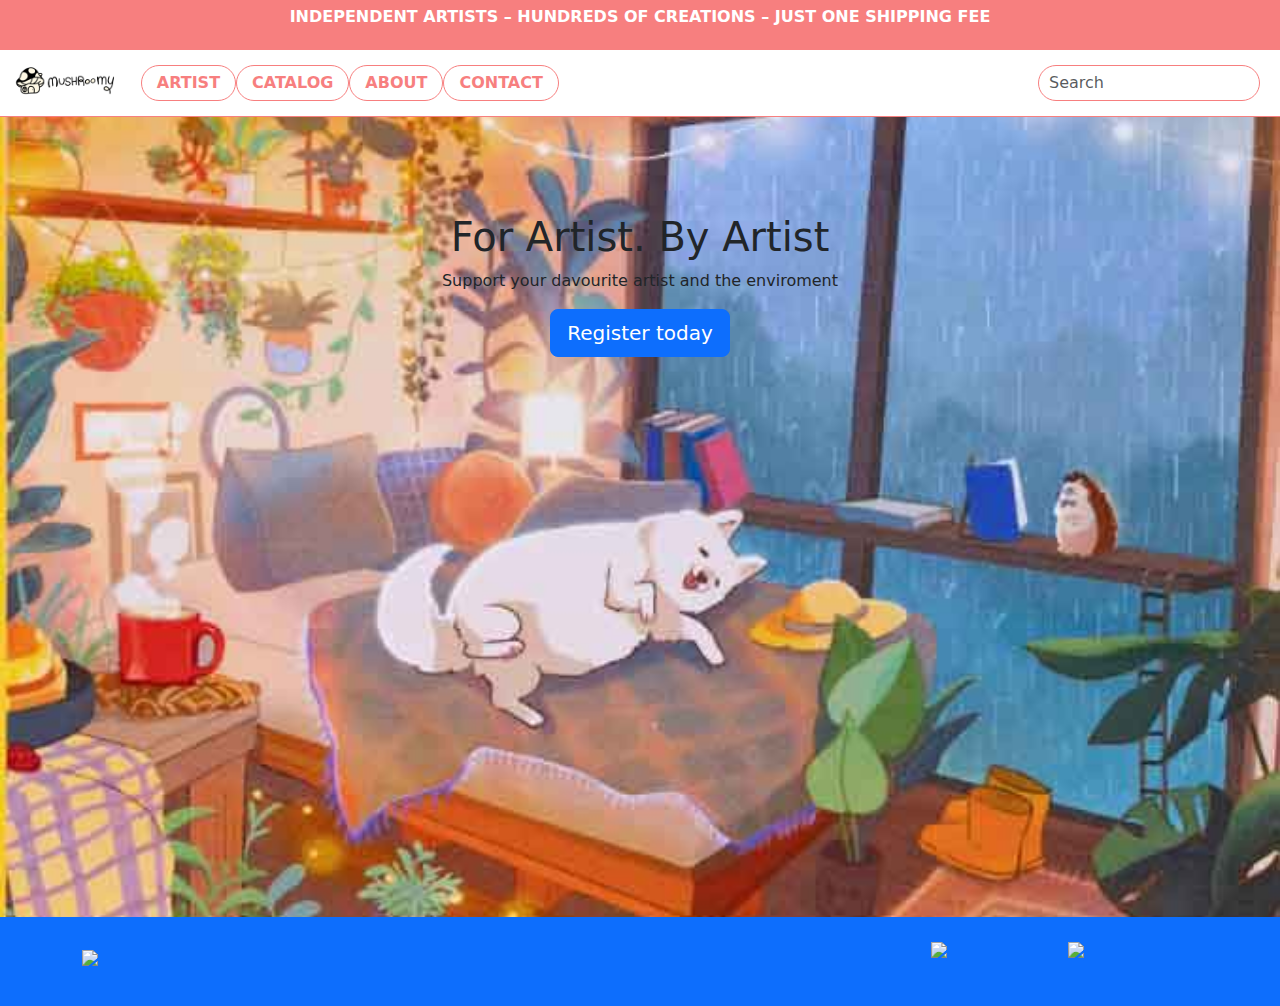
==== index.html @ 22f14993 "nav added" ====
<!DOCTYPE html>
<html lang="en">
    <head>
        <meta charset="UTF-8">
        <meta name="viewport" content="width=device-width, initial-scale=1.0">
        <title>Document</title>

        <link href="https://cdn.jsdelivr.net/npm/bootstrap@5.3.3/dist/css/bootstrap.min.css" rel="stylesheet" integrity="sha384-QWTKZyjpPEjISv5WaRU9OFeRpok6YctnYmDr5pNlyT2bRjXh0JMhjY6hW+ALEwIH" crossorigin="anonymous">
        <link rel="stylesheet" href="css/main.css">
    </head>
    <body> 
        <header>


          <!-- <div class="banner text-center">🚨
             INDEPENDENT ARTIST-HUNDREDS OF CREATIONS-JUST ONE SHIPPING FEE
          </div>
            <nav class="navbar navbar-expand-lg bg-body-tertiary" data-bs-theme="dark">
                <div class="container-fluid">
                 <a class="navbar-brand me-auto" href="index.html">
                     <img src="Images/Logo.png" alt="Mushroom" width="60" height="24" class="d-inline-block align-text-top">
                 
                </a>
            
                <div class="collapse navbar-collapse" id="navbarTogglerDemo02">
      
             
                <ul class="navbar-nav justify-content-center flex-grow-1 pe-3" >
                
                    <li class="nav-item">
                     <a class="nav-link" aria-current="page" href="#">artist</a>
                    </li>
                
                    <li class="nav-item">
                        <a class="nav-link" href="catalog.html">catalog</a>
                    </li>
                
                    <li class="nav-item">
                      <a class="nav-link" href="">About</a>
                    </li>
                
                    <li class="nav-item">
                     <a class="nav-link" href="#">Contact</a>
                    </li>
                
                
                  
              
                </ul>
              
                </div>
                <a href="a" class="book-button"> shop now</a>
      
                <button class="navbar-toggler" type="button" data-bs-toggle="collapse" data-bs-target="#navbarTogglerDemo02" aria-controls="navbarTogglerDemo02" aria-expanded="false" aria-label="Toggle navigation">
                    <span class="navbar-toggler-icon"></span>
                </button>
        
                </div>
      
            </nav> -->

  <!-- Banner -->
  <div class="banner">
    <p>INDEPENDENT ARTISTS – HUNDREDS OF CREATIONS – JUST ONE SHIPPING FEE</p>
  </div>

  <!-- Navbar -->
  <nav class="navbar navbar-expand-lg">
    <div class="container-fluid">
      <!-- Logo -->
      <a class="navbar-brand" href="#">
        <img src="Images/Logo.png" alt="Logo">
        
      </a>

      <!-- Navbar Toggler for Mobile -->
      <button class="navbar-toggler" type="button" data-bs-toggle="collapse" data-bs-target="#navbarNav" aria-controls="navbarNav" aria-expanded="false" aria-label="Toggle navigation">
        <span class="navbar-toggler-icon"></span>
      </button>

      <!-- Navbar Content -->
      <div class="collapse navbar-collapse justify-content-between" id="navbarNav">
        <!-- Left Side: Menu Buttons -->
        <ul class="navbar-nav">
          <li class="nav-item">
            <button class="btn">ARTIST</button>
          </li>
          <li class="nav-item">
            <button class="btn">CATALOG</button>
          </li>
          <li class="nav-item">
            <button class="btn">ABOUT</button>
          </li>
          <li class="nav-item">
            <button class="btn">CONTACT</button>
          </li>
        </ul>

        <!-- Right Side: Search and Cart -->
        <form class="d-flex align-items-center">
          <input class="form-control me-2 search-bar" type="search" placeholder="Search" aria-label="Search">
          <i class="bi bi-cart cart-icon"></i>
        </form>
      </div>
    </div>
  </nav>



        </header>
        <main>
            <section id="hero">
                <div class="container-lg pt-5"> 
                  <div class="row d-flex justify-content-center text-center pt-5">
                    <div class="col-lg-6">
                      <h1>For Artist. By Artist</h1>
                      <p class="">Support your davourite artist and the enviroment</p>
                      <a href="" class="btn btn-primary btn-lg">Register today</a>
                    </div>
                  </div>
                </div> 
              </section>







        </main>
        <footer class="bg-primary text-light">
            <div class="container-lg py-4">
              <div class="d-flex flex-wrap justify-content-between align-items-center">
                <div class="d-flex justify-content-start align-items-center">
                  <a href="/">
                    <img src="images/daily-dish-logo.svg" alt="Logo" width="35" height="auto">
                  </a>
                  
                </div>
            
                <ul class="d-flex justify-content-end list-unstyled">
                  <li><a href="#"><img src="images/instagram.svg" alt="Instagram logo" width="35" height="auto"></a></li>
                  <li><a href="#"><img src="images/facebook.svg" alt="Facebook logo" width="35" height="auto"></a></li>
                </ul>
              </div>    
            </div>
          </footer>



        
        <script src="https://cdn.jsdelivr.net/npm/bootstrap@5.3.3/dist/js/bootstrap.bundle.min.js" integrity="sha384-YvpcrYf0tY3lHB60NNkmXc5s9fDVZLESaAA55NDzOxhy9GkcIdslK1eN7N6jIeHz" crossorigin="anonymous"></script>
    </body>
</html>
---- css/main.css ----
#hero {
    height: 800px;
    background-color: #E4E6DB;
    background-image: url(../Images/homepage-herobanner.jpg);
    background-repeat: no-repeat;
    background-position: center;
    background-size: cover;
  }

  #banner{
    height: 800px;
    background-color: #E4E6DB;
    background-image: url(../Images/banner-artist-page.jpg);
    background-repeat: no-repeat;
    background-position: center;
    background-size: cover;
  }
  .banner {
    background-color: #f77f7f; /* Coral color */
    color: white;
    font-weight: bold;
    padding: 5px 0;
    text-align: center;
  }

  /* Navbar Styling */
  .navbar {
    background-color: #fff;
    border-bottom: 1px solid #f77f7f; /* Coral border */
  }

  .navbar-brand img {
    height: 40px;
  }

  .nav-item button {
    border: 1px solid #f77f7f;
    color: #f77f7f;
    border-radius: 20px;
    padding: 5px 15px;
    font-weight: bold;
  }

  .nav-item button:hover {
    background-color: #f77f7f;
    color: white;
  }

  .search-bar {
    border: 1px solid #f77f7f;
    border-radius: 20px;
    padding: 5px 10px;
  }

  .cart-icon {
    font-size: 1.5rem;
    color: #f77f7f;
  }
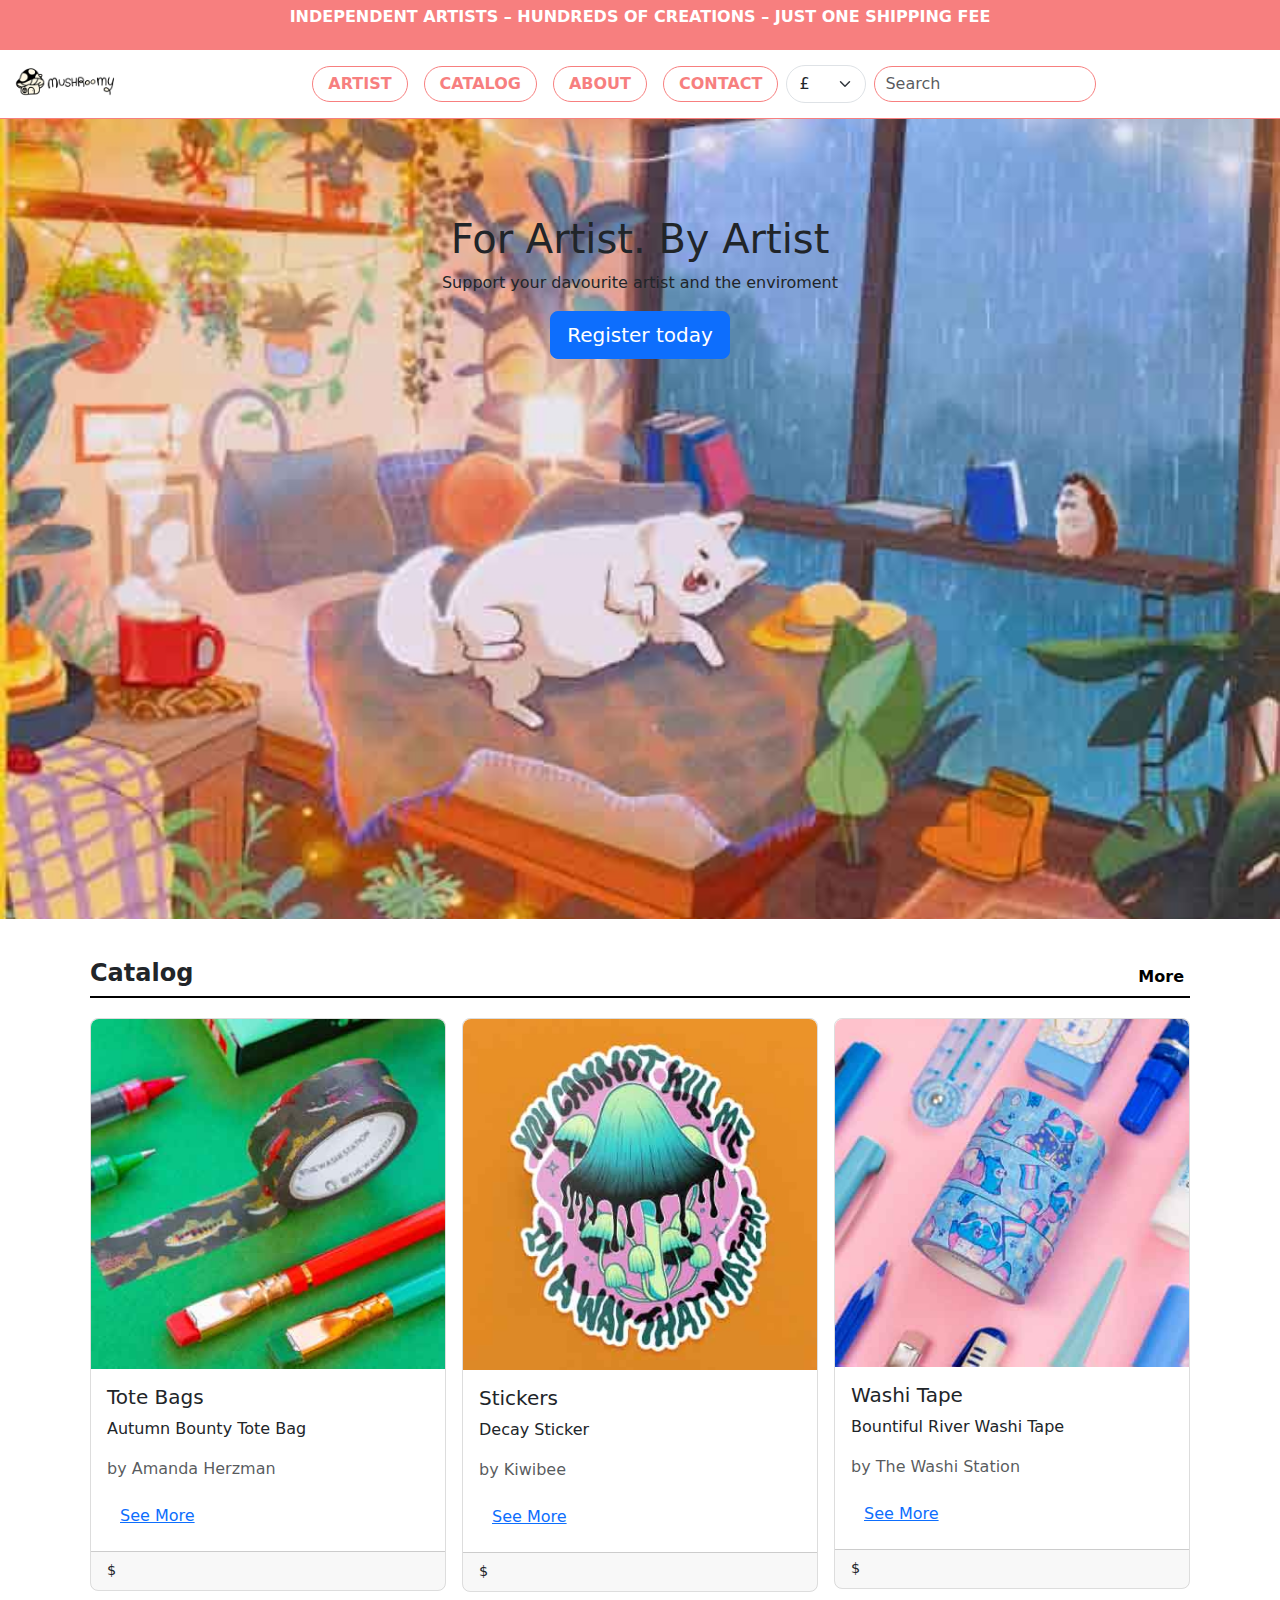
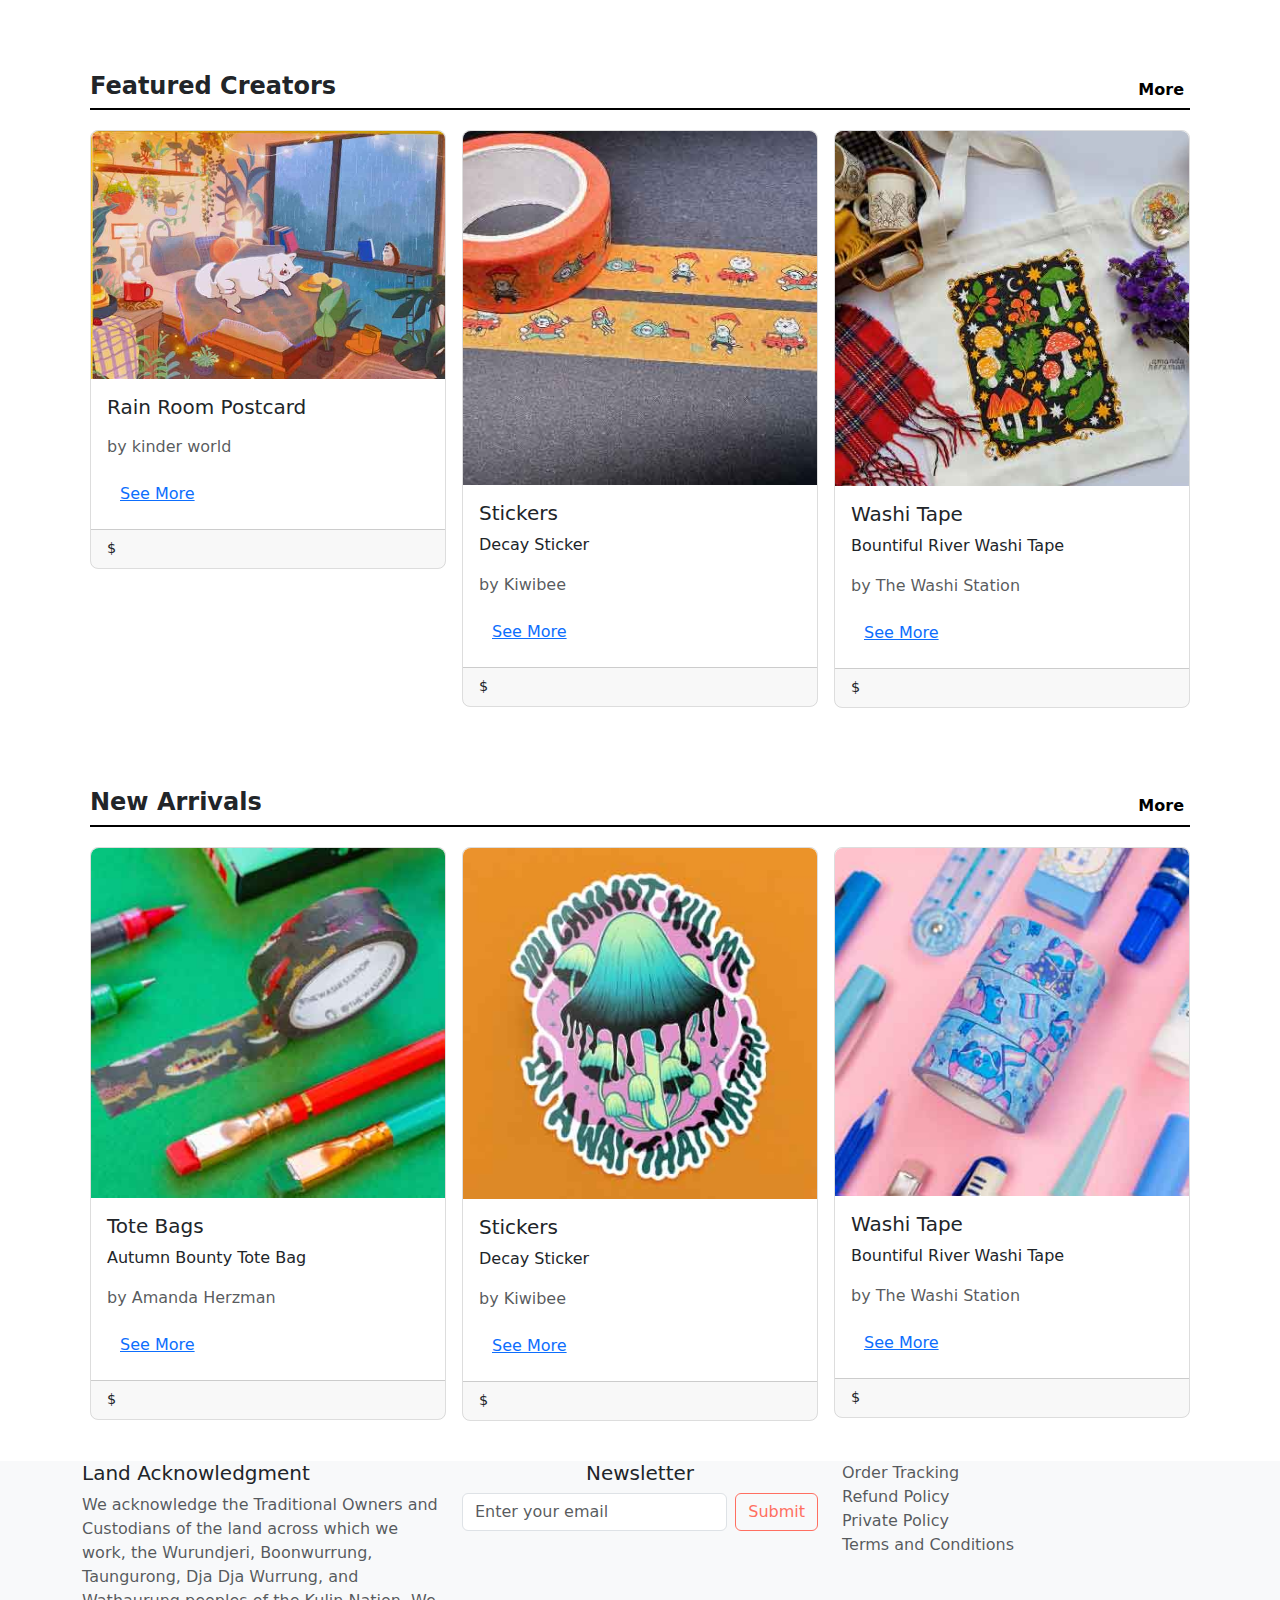
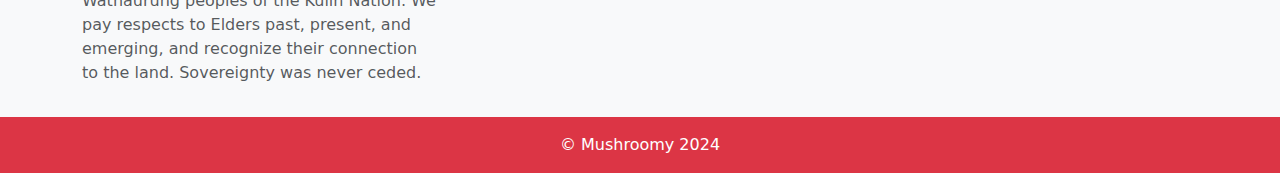
==== commit e9aeeaef: "css update" ====
--- a/index.html
+++ b/index.html
@@ -68,7 +68,7 @@
   <nav class="navbar navbar-expand-lg">
     <div class="container-fluid">
       <!-- Logo -->
-      <a class="navbar-brand" href="#">
+      <a class="navbar-brand" href="../index.html">
         <img src="Images/Logo.png" alt="Logo">
         
       </a>
@@ -79,27 +79,41 @@
       </button>
 
       <!-- Navbar Content -->
-      <div class="collapse navbar-collapse justify-content-between" id="navbarNav">
+      <div class="collapse navbar-collapse justify-content-center" id="navbarNav">
         <!-- Left Side: Menu Buttons -->
         <ul class="navbar-nav">
-          <li class="nav-item">
-            <button class="btn">ARTIST</button>
+          <li class="nav-item p-2">
+            <a href="#" class="btn">ARTIST</a>
           </li>
-          <li class="nav-item">
-            <button class="btn">CATALOG</button>
+          <li class="nav-item p-2">
+            <a href="pages/catalog.html" class="btn">CATALOG</a>
           </li>
-          <li class="nav-item">
-            <button class="btn">ABOUT</button>
+          <li class="nav-item p-2">
+            <a href="pages/about.html" class="btn">ABOUT</a>
           </li>
-          <li class="nav-item">
-            <button class="btn">CONTACT</button>
+          <li class="nav-item p-2">
+            <a href="contact.html" class="btn">CONTACT</a>
           </li>
         </ul>
+        
+        
+        <!-- Right Side: Search and Currency Selector -->
+      <div class="d-flex align-items-center">
+        <!-- Currency Selector -->
+        <select class="form-select me-2 rounded-pill" style="width: 80px;">
+          <option value="£">£</option>
+          <option value="$">$</option>
+          <option value="€">€</option>
+        </select>
+
+
+
+
 
         <!-- Right Side: Search and Cart -->
-        <form class="d-flex align-items-center">
+        <form class="d-flex align-items-right">
           <input class="form-control me-2 search-bar" type="search" placeholder="Search" aria-label="Search">
-          <i class="bi bi-cart cart-icon"></i>
+          
         </form>
       </div>
     </div>
@@ -120,32 +134,252 @@
                   </div>
                 </div> 
               </section>
-
-
-
+                
+                <!-- Catalog Section -->
+<div class="container catalog-section">
+  <!-- Section Header -->
+  <div class="catalog-heading">
+    <h2>Catalog</h2>
+    <button>
+      More <i class="bi bi-chevron-down"></i> <!-- Bootstrap Icon -->
+    </button>
+  </div>
+
+  <!-- Card Grid -->
+  <div class="row g-3">
+    <!-- Card 1 -->
+    <div class="col-md-4">
+      <div class="card">
+        <img src="Images/homepage-product-1.jpg" class="card-img-top" alt="Tote Bags">
+        <div class="card-body">
+          <h5 class="card-title">Tote Bags</h5>
+          <p class="card-text">Autumn Bounty Tote Bag</p>
+          <p class="text-muted">by Amanda Herzman</p>
+          <a href="#" class="btn btn-link">See More</a>
+        </div>
+        <div class="card-footer">
+          <span>$</span>
+          <i class="bi bi-currency-dollar price-icon"></i>
+        </div>
+      </div>
+    </div>
+
+    <!-- Card 2 -->
+    <div class="col-md-4">
+      <div class="card">
+        <img src="Images/homepace-product-2.jpg" class="card-img-top" alt="Stickers">
+        <div class="card-body">
+          <h5 class="card-title">Stickers</h5>
+          <p class="card-text">Decay Sticker</p>
+          <p class="text-muted">by Kiwibee</p>
+          <a href="#" class="btn btn-link">See More</a>
+        </div>
+        <div class="card-footer">
+          <span>$</span>
+          <i class="bi bi-currency-dollar price-icon"></i>
+        </div>
+      </div>
+    </div>
+
+    <!-- Card 3 -->
+    <div class="col-md-4">
+      <div class="card">
+        <img src="Images/homepace-product-3.jpg" class="card-img-top" alt="Washi Tape">
+        <div class="card-body">
+          <h5 class="card-title">Washi Tape</h5>
+          <p class="card-text">Bountiful River Washi Tape</p>
+          <p class="text-muted">by The Washi Station</p>
+          <a href="#" class="btn btn-link">See More</a>
+        </div>
+        <div class="card-footer">
+          <span>$</span>
+          <i class="bi bi-currency-dollar price-icon"></i>
+        </div>
+      </div>
+    </div>
+  </div>
+</div>
+          <!-- Catalog Section -->
+          <div class="container catalog-section">
+            <!-- Section Header -->
+            <div class="catalog-heading">
+              <h2>Featured Creators </h2>
+              <button>
+                More <i class="bi bi-chevron-down"></i> <!-- Bootstrap Icon -->
+              </button>
+            </div>
+          
+            <!-- Card Grid -->
+            <div class="row g-3">
+              <!-- Card 1 -->
+              <div class="col-md-4">
+                <div class="card">
+                  <img src="Images/homepage-herobanner.jpg" class="card-img-top" alt="Tote Bags">
+                  <div class="card-body">
+                    <h5 class="card-title">Rain Room Postcard</h5>
+                    <p class="card-text"></p>
+                    <p class="text-muted">by kinder world</p>
+                    <a href="#" class="btn btn-link">See More</a>
+                  </div>
+                  <div class="card-footer">
+                    <span>$</span>
+                    <i class="bi bi-currency-dollar price-icon"></i>
+                  </div>
+                </div>
+              </div>
+          
+              <!-- Card 2 -->
+              <div class="col-md-4">
+                <div class="card">
+                  <img src="Images/homepace-product-4.jpg" class="card-img-top" alt="Stickers">
+                  <div class="card-body">
+                    <h5 class="card-title">Stickers</h5>
+                    <p class="card-text">Decay Sticker</p>
+                    <p class="text-muted">by Kiwibee</p>
+                    <a href="#" class="btn btn-link">See More</a>
+                  </div>
+                  <div class="card-footer">
+                    <span>$</span>
+                    <i class="bi bi-currency-dollar price-icon"></i>
+                  </div>
+                </div>
+              </div>
+          
+              <!-- Card 3 -->
+              <div class="col-md-4">
+                <div class="card">
+                  <img src="Images/homepage-product-5.jpg" class="card-img-top" alt="Washi Tape">
+                  <div class="card-body">
+                    <h5 class="card-title">Washi Tape</h5>
+                    <p class="card-text">Bountiful River Washi Tape</p>
+                    <p class="text-muted">by The Washi Station</p>
+                    <a href="#" class="btn btn-link">See More</a>
+                  </div>
+                  <div class="card-footer">
+                    <span>$</span>
+                    <i class="bi bi-currency-dollar price-icon"></i>
+                  </div>
+                </div>
+              </div>
+            </div>
+          </div>
+          
+                    <!-- Catalog Section -->
+<div class="container catalog-section">
+  <!-- Section Header -->
+  <div class="catalog-heading">
+    <h2>New Arrivals</h2>
+    <button>
+      More 
+    </button>
+  </div>
+
+  <!-- Card Grid -->
+  <div class="row g-3">
+    <!-- Card 1 -->
+    <div class="col-md-4">
+      <div class="card">
+        <img src="Images/homepage-product-1.jpg" class="card-img-top" alt="Tote Bags">
+        <div class="card-body">
+          <h5 class="card-title">Tote Bags</h5>
+          <p class="card-text">Autumn Bounty Tote Bag</p>
+          <p class="text-muted">by Amanda Herzman</p>
+          <a href="#" class="btn btn-link">See More</a>
+        </div>
+        <div class="card-footer">
+          <span>$</span>
+          <i class="bi bi-currency-dollar price-icon"></i>
+        </div>
+      </div>
+    </div>
+
+    <!-- Card 2 -->
+    <div class="col-md-4">
+      <div class="card">
+        <img src="Images/homepace-product-2.jpg" class="card-img-top" alt="Stickers">
+        <div class="card-body">
+          <h5 class="card-title">Stickers</h5>
+          <p class="card-text">Decay Sticker</p>
+          <p class="text-muted">by Kiwibee</p>
+          <a href="#" class="btn btn-link">See More</a>
+        </div>
+        <div class="card-footer">
+          <span>$</span>
+          <i class="bi bi-currency-dollar price-icon"></i>
+        </div>
+      </div>
+    </div>
+
+    <!-- Card 3 -->
+    <div class="col-md-4">
+      <div class="card">
+        <img src="Images/homepace-product-3.jpg" class="card-img-top" alt="Washi Tape">
+        <div class="card-body">
+          <h5 class="card-title">Washi Tape</h5>
+          <p class="card-text">Bountiful River Washi Tape</p>
+          <p class="text-muted">by The Washi Station</p>
+          <a href="#" class="btn btn-link">See More</a>
+        </div>
+        <div class="card-footer">
+          <span>$</span>
+          <i class="bi bi-currency-dollar price-icon"></i>
+        </div>
+      </div>
+    </div>
+  </div>
+</div>
+
+
+          
 
 
 
 
         </main>
-        <footer class="bg-primary text-light">
-            <div class="container-lg py-4">
-              <div class="d-flex flex-wrap justify-content-between align-items-center">
-                <div class="d-flex justify-content-start align-items-center">
-                  <a href="/">
-                    <img src="images/daily-dish-logo.svg" alt="Logo" width="35" height="auto">
-                  </a>
-                  
-                </div>
-            
-                <ul class="d-flex justify-content-end list-unstyled">
-                  <li><a href="#"><img src="images/instagram.svg" alt="Instagram logo" width="35" height="auto"></a></li>
-                  <li><a href="#"><img src="images/facebook.svg" alt="Facebook logo" width="35" height="auto"></a></li>
-                </ul>
-              </div>    
-            </div>
-          </footer>
-
+        <!-- Footer -->
+<footer class="bg-light ">
+  <div class="container">
+    <div class="row">
+      <!-- Left Section: Land Acknowledgment -->
+      <div class="col-md-4">
+        <h5 class="text-dark">Land Acknowledgment</h5>
+        <p class="text-muted">
+          We acknowledge the Traditional Owners and Custodians of the land across which we work, the Wurundjeri, Boonwurrung, Taungurong, Dja Dja Wurrung, and Wathaurung peoples of the Kulin Nation. We pay respects to Elders past, present, and emerging, and recognize their connection to the land. Sovereignty was never ceded.
+        </p>
+      </div>
+
+      <!-- Center Section: Newsletter -->
+      <div class="col-md-4 text-center">
+        <h5 class="text-dark">Newsletter</h5>
+        <form class="d-flex justify-content-center mt-2">
+          <input type="email" class="form-control w-75" placeholder="Enter your email" required>
+          <button type="submit" class="btn btn-outline-danger ms-2">Submit</button>
+        </form>
+      </div>
+
+      <!-- Right Section: Links and Social Icons -->
+      <div class="col-md-4">
+        <!-- <h5 class="text-dark">Quick Links</h5> -->
+        <ul class="list-unstyled">
+          <li><a href="#" class="text-muted text-decoration-none">Order Tracking</a></li>
+          <li><a href="#" class="text-muted text-decoration-none">Refund Policy</a></li>
+          <li><a href="#" class="text-muted text-decoration-none">Private Policy</a></li>
+          <li><a href="#" class="text-muted text-decoration-none">Terms and Conditions</a></li>
+        </ul>
+        <div class="mt-3">
+          <a href="#" class="text-muted me-3"><i class="bi bi-twitter"></i></a>
+          <a href="#" class="text-muted me-3"><i class="bi bi-facebook"></i></a>
+          <a href="#" class="text-muted"><i class="bi bi-instagram"></i></a>
+        </div>
+      </div>
+    </div>
+  </div>
+
+  <!-- Bottom Bar -->
+  <div class="bg-danger text-center py-3 mt-3">
+    <span class="text-white">© Mushroomy 2024</span>
+  </div>
+</footer>
 
 
         
--- a/css/main.css
+++ b/css/main.css
@@ -33,26 +33,136 @@
     height: 40px;
   }
 
-  .nav-item button {
+  .nav-item .btn {
     border: 1px solid #f77f7f;
     color: #f77f7f;
     border-radius: 20px;
     padding: 5px 15px;
     font-weight: bold;
+    text-transform: uppercase;
   }
-
-  .nav-item button:hover {
+  
+  .nav-item .btn:hover {
     background-color: #f77f7f;
     color: white;
   }
-
+  .currency-select {
+    border: 1px solid #f77f7f;
+    color: #f77f7f;
+    font-weight: bold;
+    text-align: center; /* Centers the content inside the dropdown */
+    padding: 5px 10px; /* Adjust padding for a better appearance */
+  }
+  
+  .currency-select:hover,
+  .currency-select:focus {
+    background-color: #f77f7f; /* Matches the hover style */
+    color: white; /* Changes text color on hover */
+    outline: none; /* Removes the default outline */
+  }
+  
+  /* Align dropdown text */
+  .currency-select option {
+    text-align: center; /* Ensures all options are centered */
+  }
+  
+  /* Search Bar */
   .search-bar {
     border: 1px solid #f77f7f;
     border-radius: 20px;
     padding: 5px 10px;
   }
-
+  
+  /* Cart Icon */
   .cart-icon {
     font-size: 1.5rem;
     color: #f77f7f;
-  }+    margin-left: 10px;
+  }
+  
+  .cart-icon:hover {
+    color: #f55f5f; /* Slightly darker hover effect */
+  }
+
+  .catalog-section {
+    padding: 40px 20px;
+  }
+
+  .catalog-heading {
+    display: flex;
+    justify-content: space-between;
+    align-items: center;
+    border-bottom: 2px solid #000; /* Thin underline for heading */
+    margin-bottom: 20px;
+  }
+
+  .catalog-heading h2 {
+    font-weight: bold;
+    font-size: 1.5rem;
+  }
+
+  .catalog-heading button {
+    background: none;
+    border: none;
+    color: #000;
+    font-weight: bold;
+    display: flex;
+    align-items: center;
+  }
+
+  .catalog-heading button:hover {
+    color: #007bff; /* Bootstrap primary color */
+    text-decoration: underline;
+  }
+
+  .card {
+    border: 1px solid #ddd; /* Light border around cards */
+    border-radius: 8px;
+    transition: transform 0.2s;
+  }
+
+  .card:hover {
+    transform: translateY(-5px); 
+    box-shadow: 0 4px 8px rgba(0, 0, 0, 0.1);
+  }
+
+  .card img {
+    border-top-left-radius: 8px;
+    border-top-right-radius: 8px;
+  }
+
+  .card-footer {
+    display: flex;
+    justify-content: space-between;
+    align-items: center;
+    font-size: 0.9rem;
+  }
+
+  .price-icon {
+    font-size: 1.2rem;
+    color: #000;
+  }
+
+  footer {
+    background-color: #F4DADB; 
+  }
+  
+  footer a:hover {
+    color: #ff6f61;
+  }
+  
+  footer .btn-outline-danger {
+    border-color: #ff6f61;
+    color: #ff6f61;
+  }
+  
+  footer .btn-outline-danger:hover {
+    background-color: #ff6f61;
+    color: #fff;
+  }
+  /* .custom-bg {
+    background: linear-gradient(to bottom, #fffce8, #fef7e1); 
+    width: 100%; 
+    margin: 0; 
+    padding: 0;
+  } */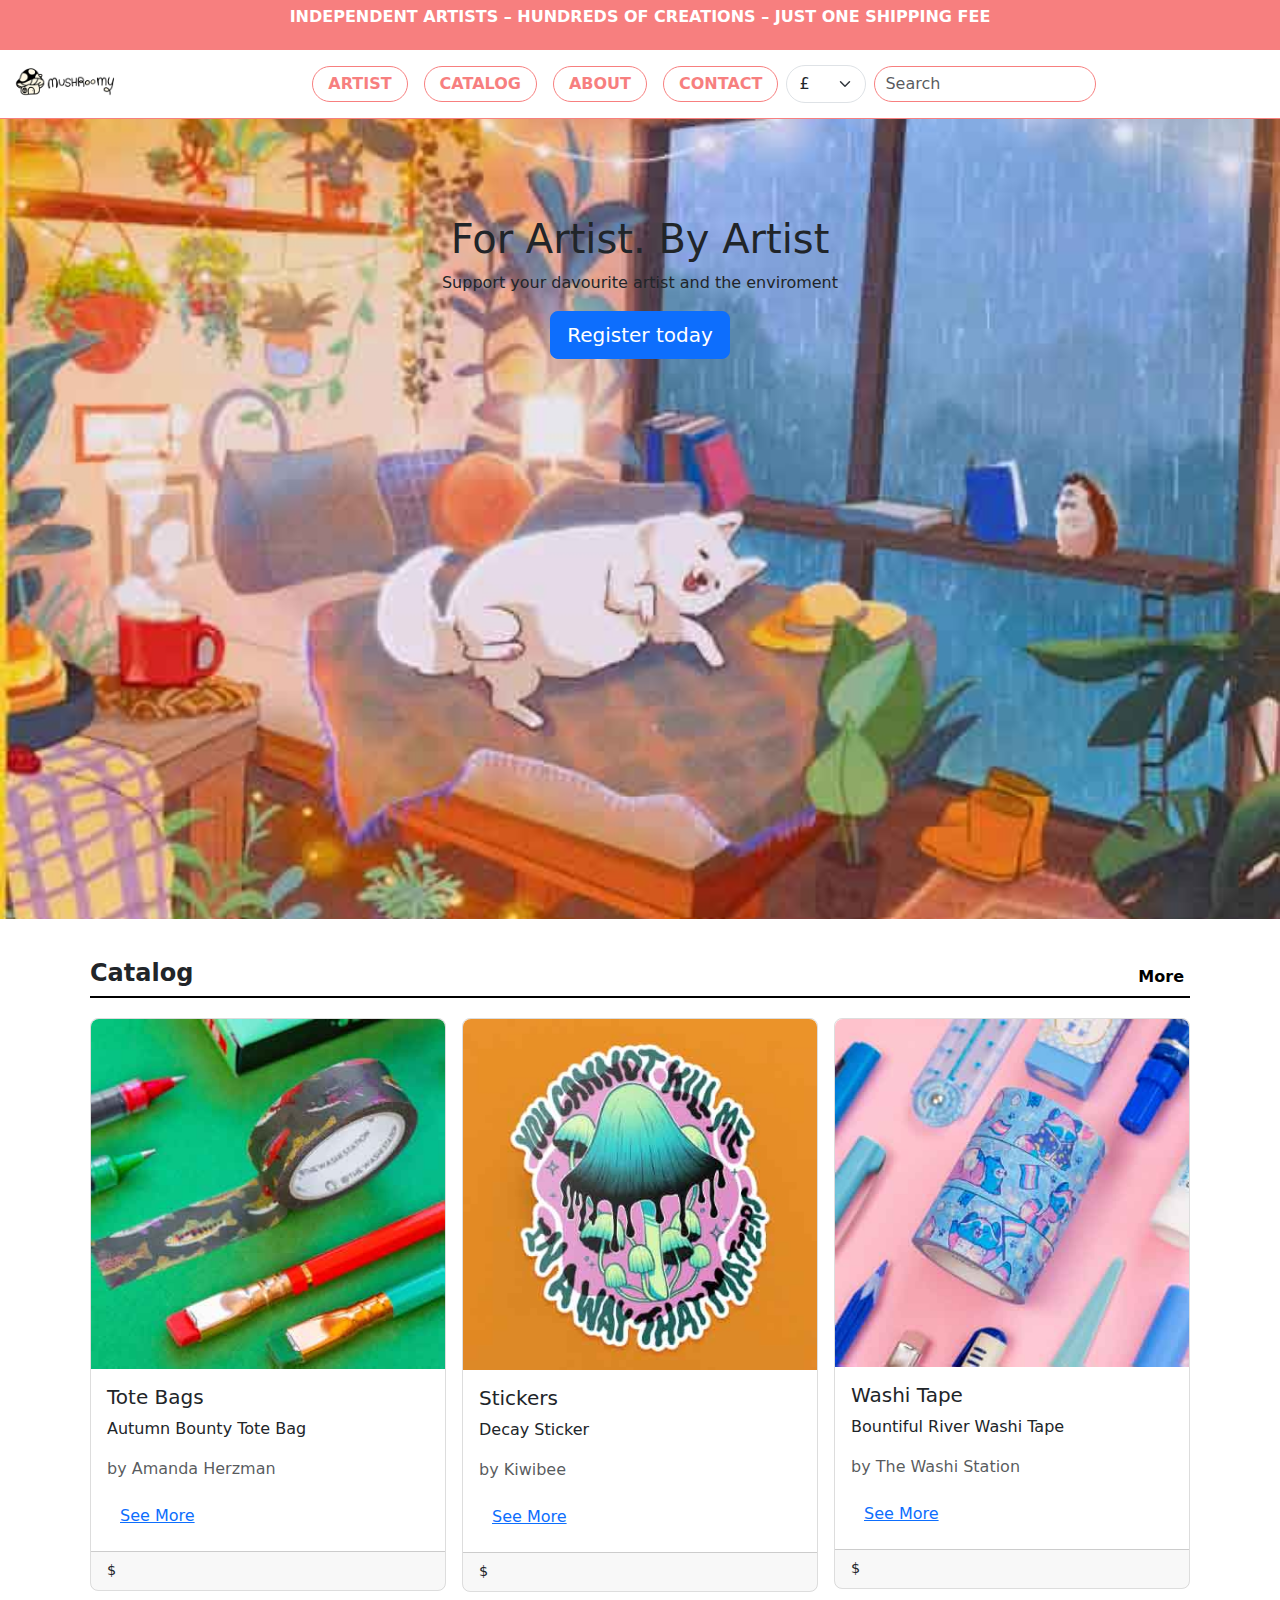
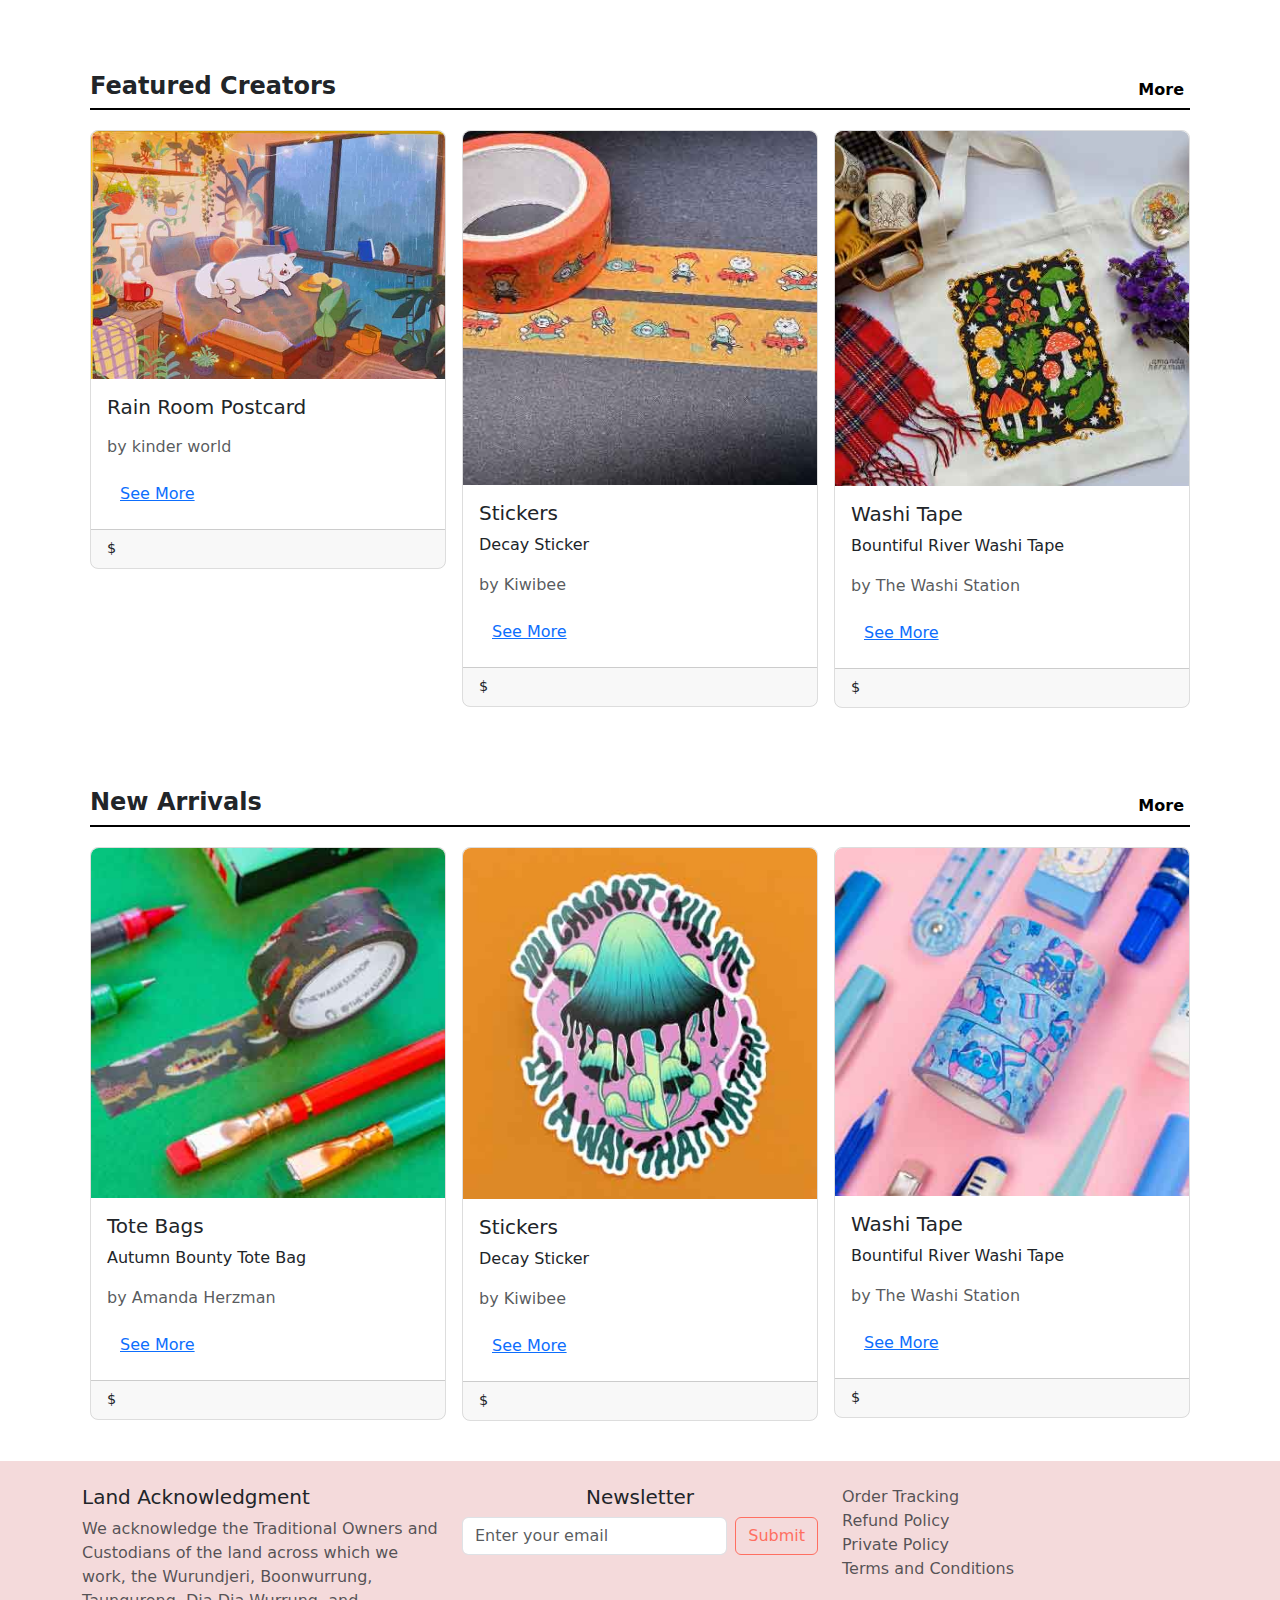
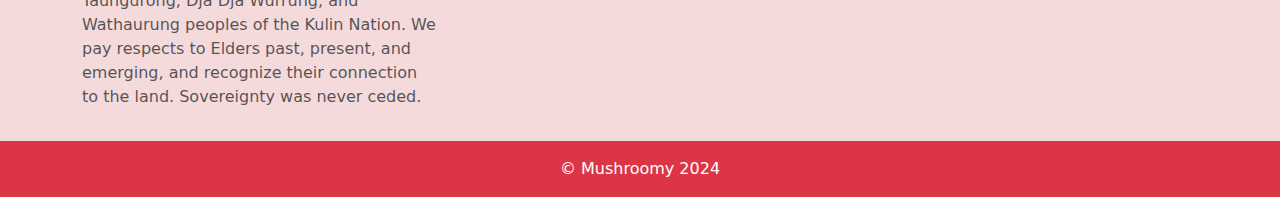
==== commit 9df7224f: "css updated" ====
--- a/index.html
+++ b/index.html
@@ -337,7 +337,7 @@
 
         </main>
         <!-- Footer -->
-<footer class="bg-light ">
+<footer class="pt-4">
   <div class="container">
     <div class="row">
       <!-- Left Section: Land Acknowledgment -->
--- a/css/main.css
+++ b/css/main.css
@@ -57,8 +57,8 @@
   .currency-select:hover,
   .currency-select:focus {
     background-color: #f77f7f; /* Matches the hover style */
-    color: white; /* Changes text color on hover */
-    outline: none; /* Removes the default outline */
+    color: #f77f7f; /* Changes text color on hover */
+    outline: none; 
   }
   
   /* Align dropdown text */
@@ -158,7 +158,7 @@
   
   footer .btn-outline-danger:hover {
     background-color: #ff6f61;
-    color: #fff;
+    color: #ff6f61;
   }
   /* .custom-bg {
     background: linear-gradient(to bottom, #fffce8, #fef7e1); 
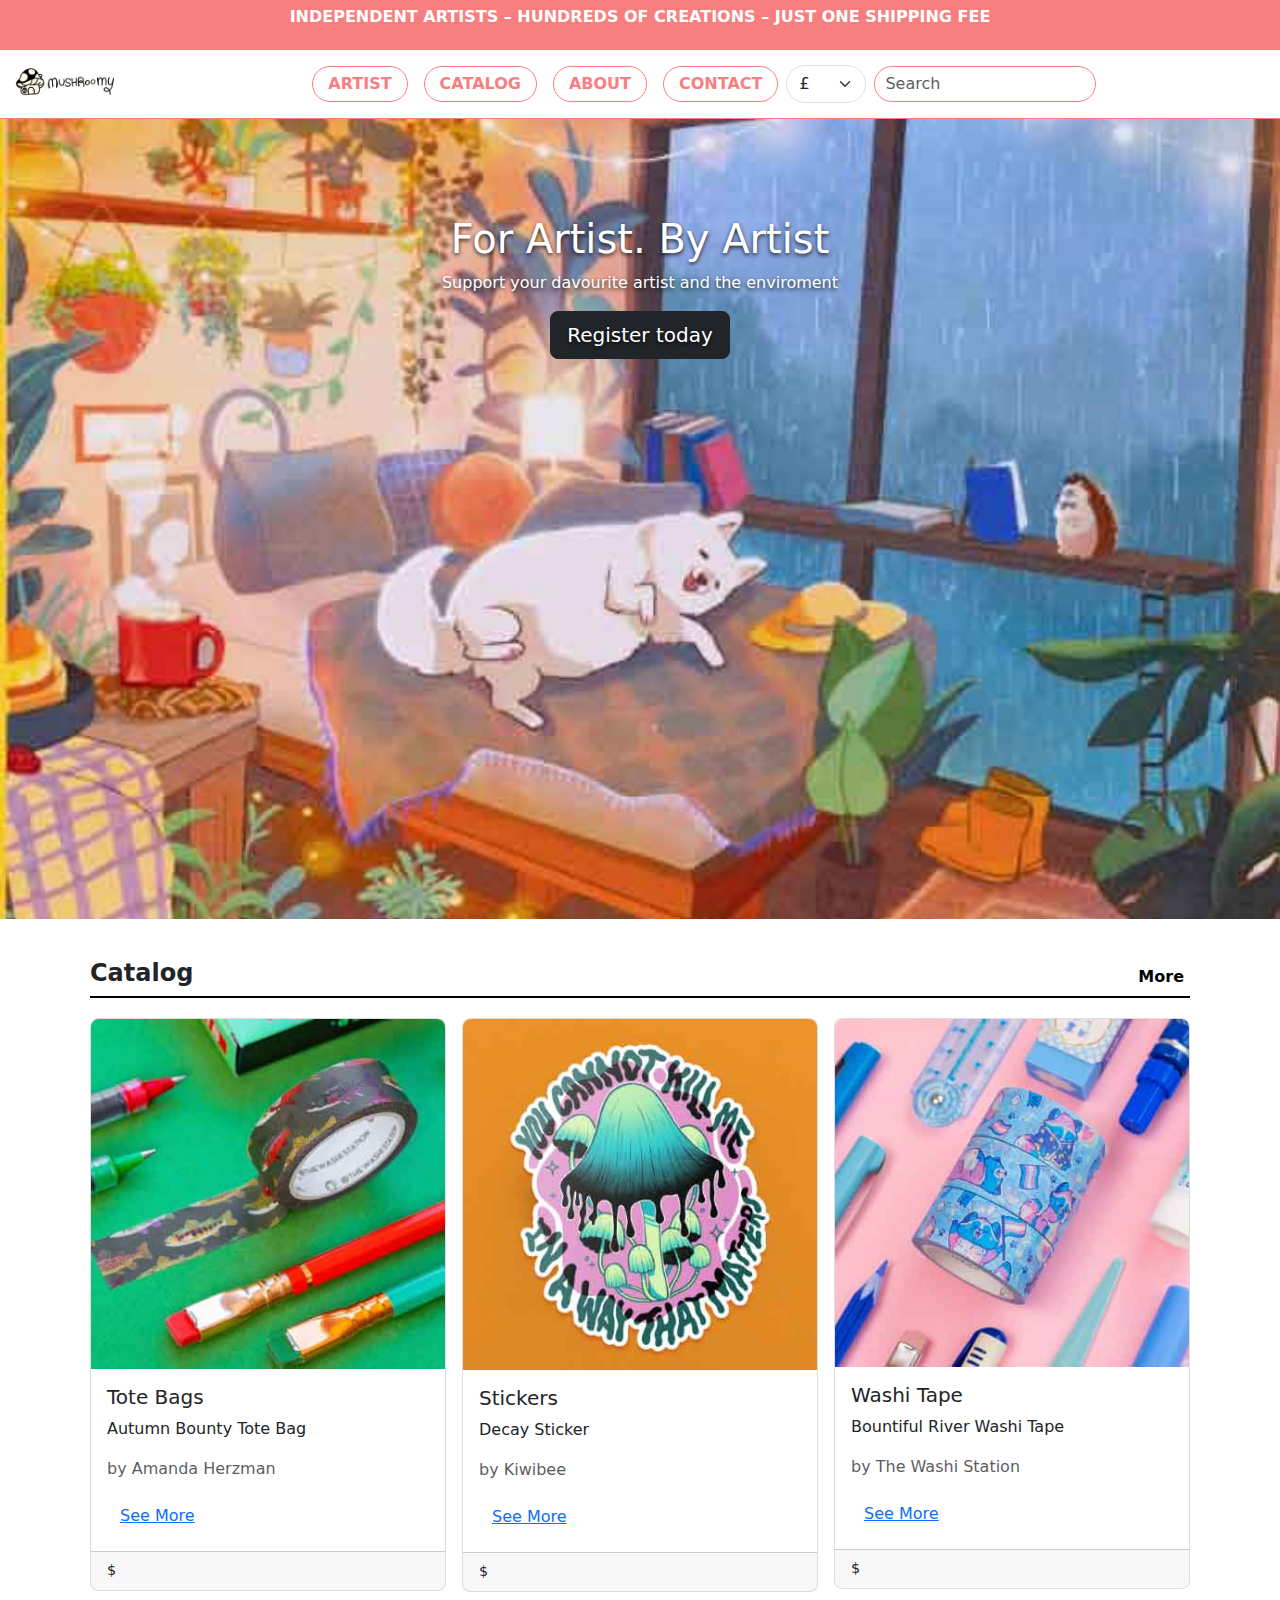
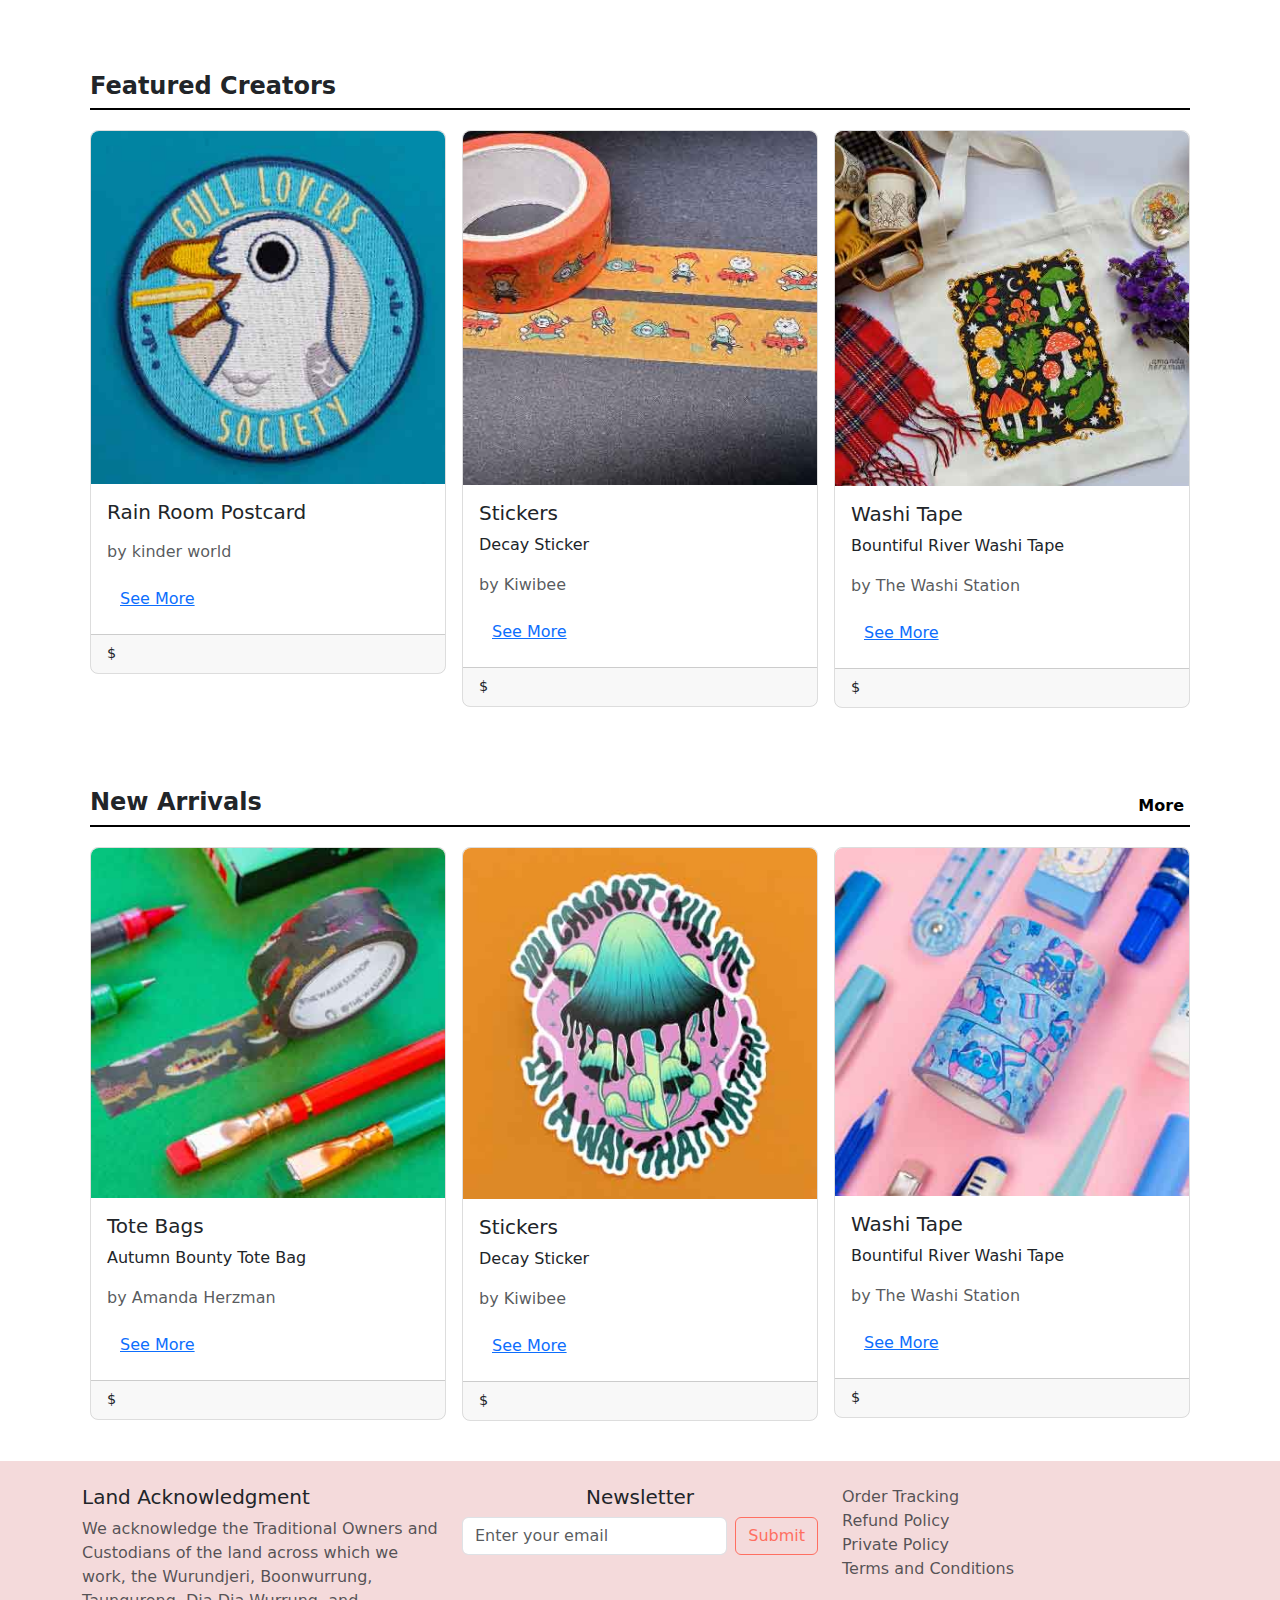
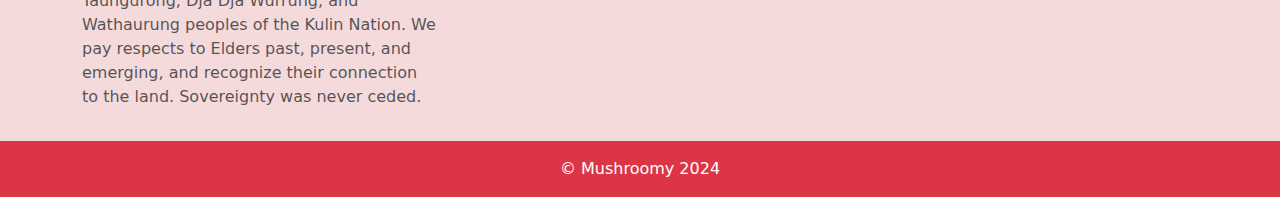
==== commit 89f3822b: "css update" ====
--- a/index.html
+++ b/index.html
@@ -97,7 +97,6 @@
         </ul>
         
         
-        <!-- Right Side: Search and Currency Selector -->
       <div class="d-flex align-items-center">
         <!-- Currency Selector -->
         <select class="form-select me-2 rounded-pill" style="width: 80px;">
@@ -110,7 +109,6 @@
 
 
 
-        <!-- Right Side: Search and Cart -->
         <form class="d-flex align-items-right">
           <input class="form-control me-2 search-bar" type="search" placeholder="Search" aria-label="Search">
           
@@ -129,7 +127,7 @@
                     <div class="col-lg-6">
                       <h1>For Artist. By Artist</h1>
                       <p class="">Support your davourite artist and the enviroment</p>
-                      <a href="" class="btn btn-primary btn-lg">Register today</a>
+                      <a href="" class="btn btn-dark btn-lg">Register today</a>
                     </div>
                   </div>
                 </div> 
@@ -205,7 +203,7 @@
             <div class="catalog-heading">
               <h2>Featured Creators </h2>
               <button>
-                More <i class="bi bi-chevron-down"></i> <!-- Bootstrap Icon -->
+              
               </button>
             </div>
           
@@ -214,7 +212,7 @@
               <!-- Card 1 -->
               <div class="col-md-4">
                 <div class="card">
-                  <img src="Images/homepage-herobanner.jpg" class="card-img-top" alt="Tote Bags">
+                  <img src="Images/product-1.jpg" class="card-img-top" alt="Tote Bags">
                   <div class="card-body">
                     <h5 class="card-title">Rain Room Postcard</h5>
                     <p class="card-text"></p>
@@ -340,7 +338,7 @@
 <footer class="pt-4">
   <div class="container">
     <div class="row">
-      <!-- Left Section: Land Acknowledgment -->
+     
       <div class="col-md-4">
         <h5 class="text-dark">Land Acknowledgment</h5>
         <p class="text-muted">
@@ -348,7 +346,7 @@
         </p>
       </div>
 
-      <!-- Center Section: Newsletter -->
+      
       <div class="col-md-4 text-center">
         <h5 class="text-dark">Newsletter</h5>
         <form class="d-flex justify-content-center mt-2">
@@ -357,9 +355,9 @@
         </form>
       </div>
 
-      <!-- Right Section: Links and Social Icons -->
+      
       <div class="col-md-4">
-        <!-- <h5 class="text-dark">Quick Links</h5> -->
+       
         <ul class="list-unstyled">
           <li><a href="#" class="text-muted text-decoration-none">Order Tracking</a></li>
           <li><a href="#" class="text-muted text-decoration-none">Refund Policy</a></li>
@@ -375,7 +373,7 @@
     </div>
   </div>
 
-  <!-- Bottom Bar -->
+  
   <div class="bg-danger text-center py-3 mt-3">
     <span class="text-white">© Mushroomy 2024</span>
   </div>
--- a/css/main.css
+++ b/css/main.css
@@ -5,6 +5,8 @@
     background-repeat: no-repeat;
     background-position: center;
     background-size: cover;
+    color: #ffffff;
+    text-shadow: 0 2px 4px rgba(0, 0, 0, 0.8);
   }
 
   #banner{
@@ -16,12 +18,13 @@
     background-size: cover;
   }
   .banner {
-    background-color: #f77f7f; /* Coral color */
+    background-color: #f77f7f; 
     color: white;
     font-weight: bold;
     padding: 5px 0;
     text-align: center;
   }
+
 
   /* Navbar Styling */
   .navbar {
@@ -57,13 +60,13 @@
   .currency-select:hover,
   .currency-select:focus {
     background-color: #f77f7f; /* Matches the hover style */
-    color: #f77f7f; /* Changes text color on hover */
+    color: #f77f7f; 
     outline: none; 
   }
   
   /* Align dropdown text */
   .currency-select option {
-    text-align: center; /* Ensures all options are centered */
+    text-align: center; 
   }
   
   /* Search Bar */
@@ -111,7 +114,7 @@
   }
 
   .catalog-heading button:hover {
-    color: #007bff; /* Bootstrap primary color */
+    color: #007bff; 
     text-decoration: underline;
   }
 
@@ -157,9 +160,29 @@
   }
   
   footer .btn-outline-danger:hover {
-    background-color: #ff6f61;
+    background-color: #fffdfd;
     color: #ff6f61;
   }
+  .bannerabout {
+    background-image: url('../Images/homepage-herobanner.jpg'); /* Replace with the actual image URL */
+    background-size: cover;
+    background-position: center;
+    height: 600px;
+    color: #ffffff;
+    text-shadow: 0 2px 4px rgba(0, 0, 0, 0.8);
+    border-bottom: 3px solid #f77f7f; 
+  }
+  
+  .bannerabout .btn-dark {
+    background-color: #1a1a2e;
+    border-color: #1a1a2e;
+  }
+  
+  .bannerabout .btn-dark:hover {
+    background-color: #000000;
+    border-color: #000000;
+  }
+  
   /* .custom-bg {
     background: linear-gradient(to bottom, #fffce8, #fef7e1); 
     width: 100%; 
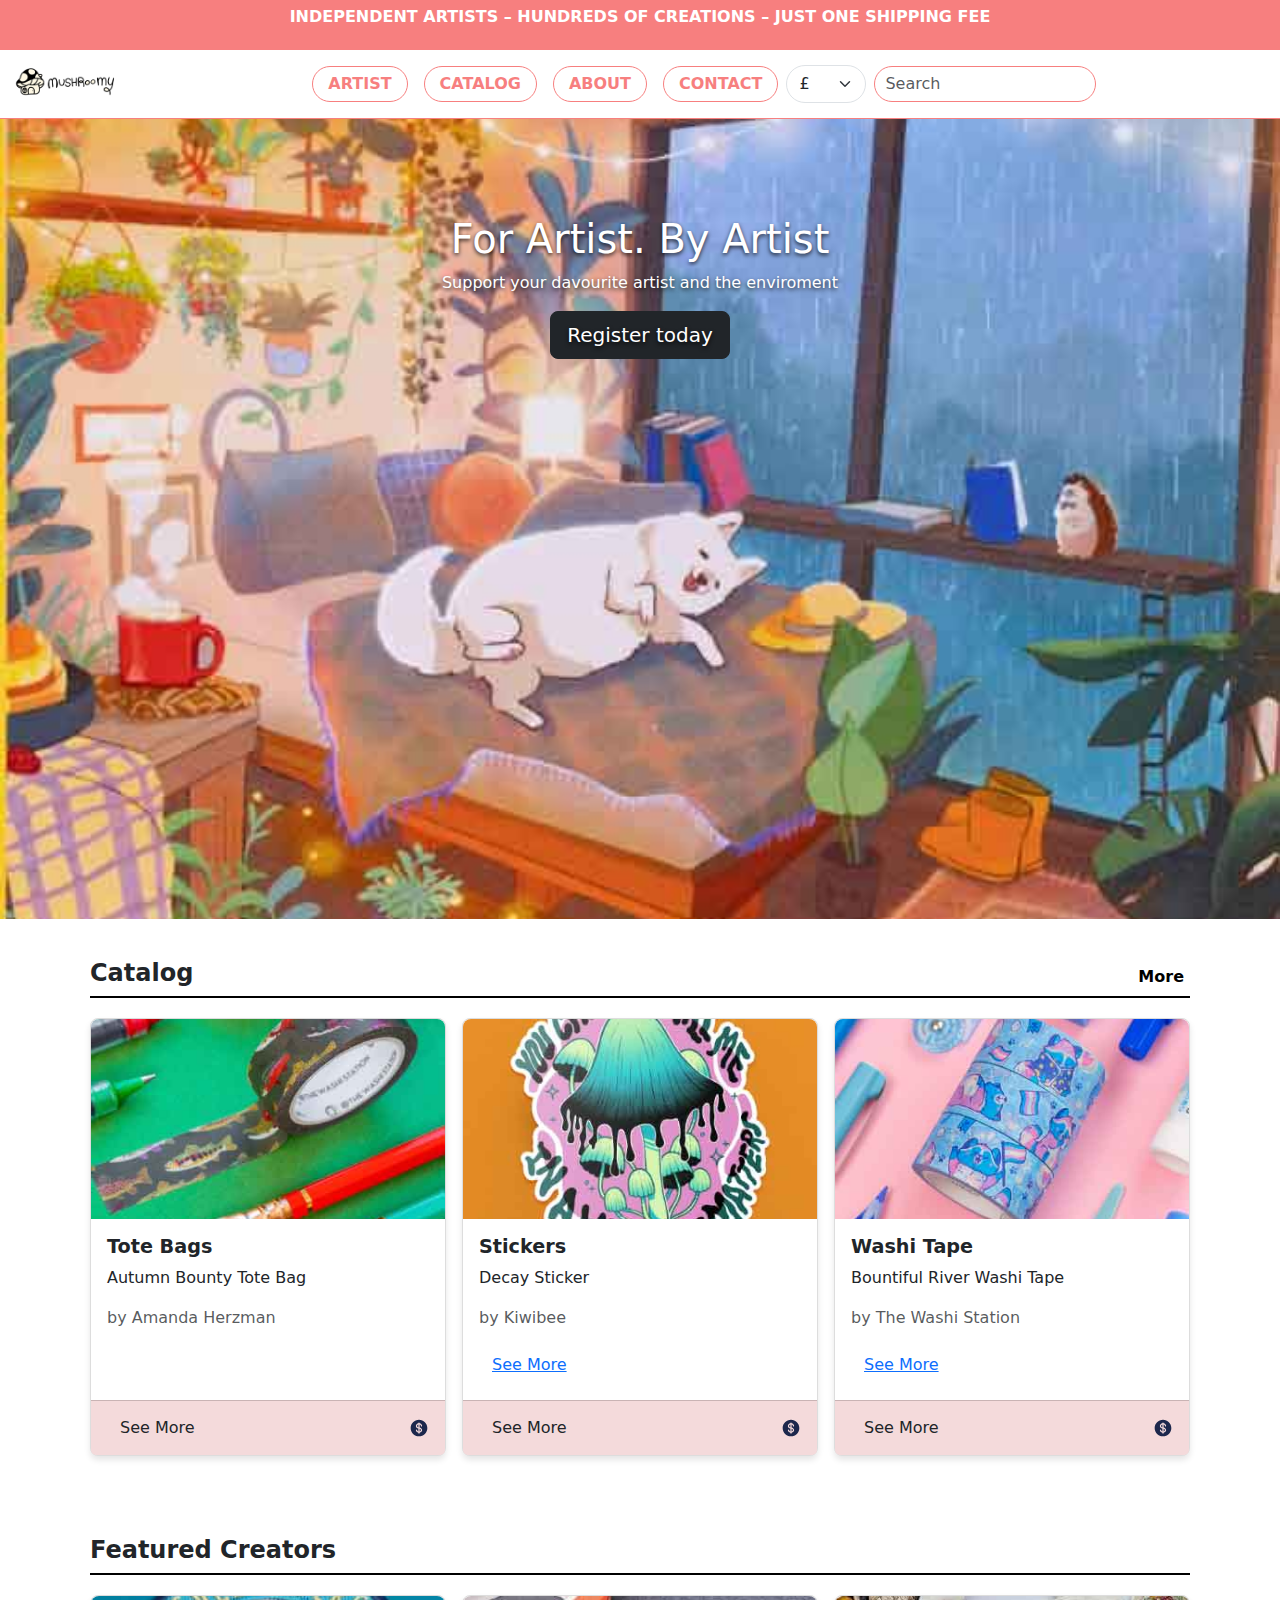
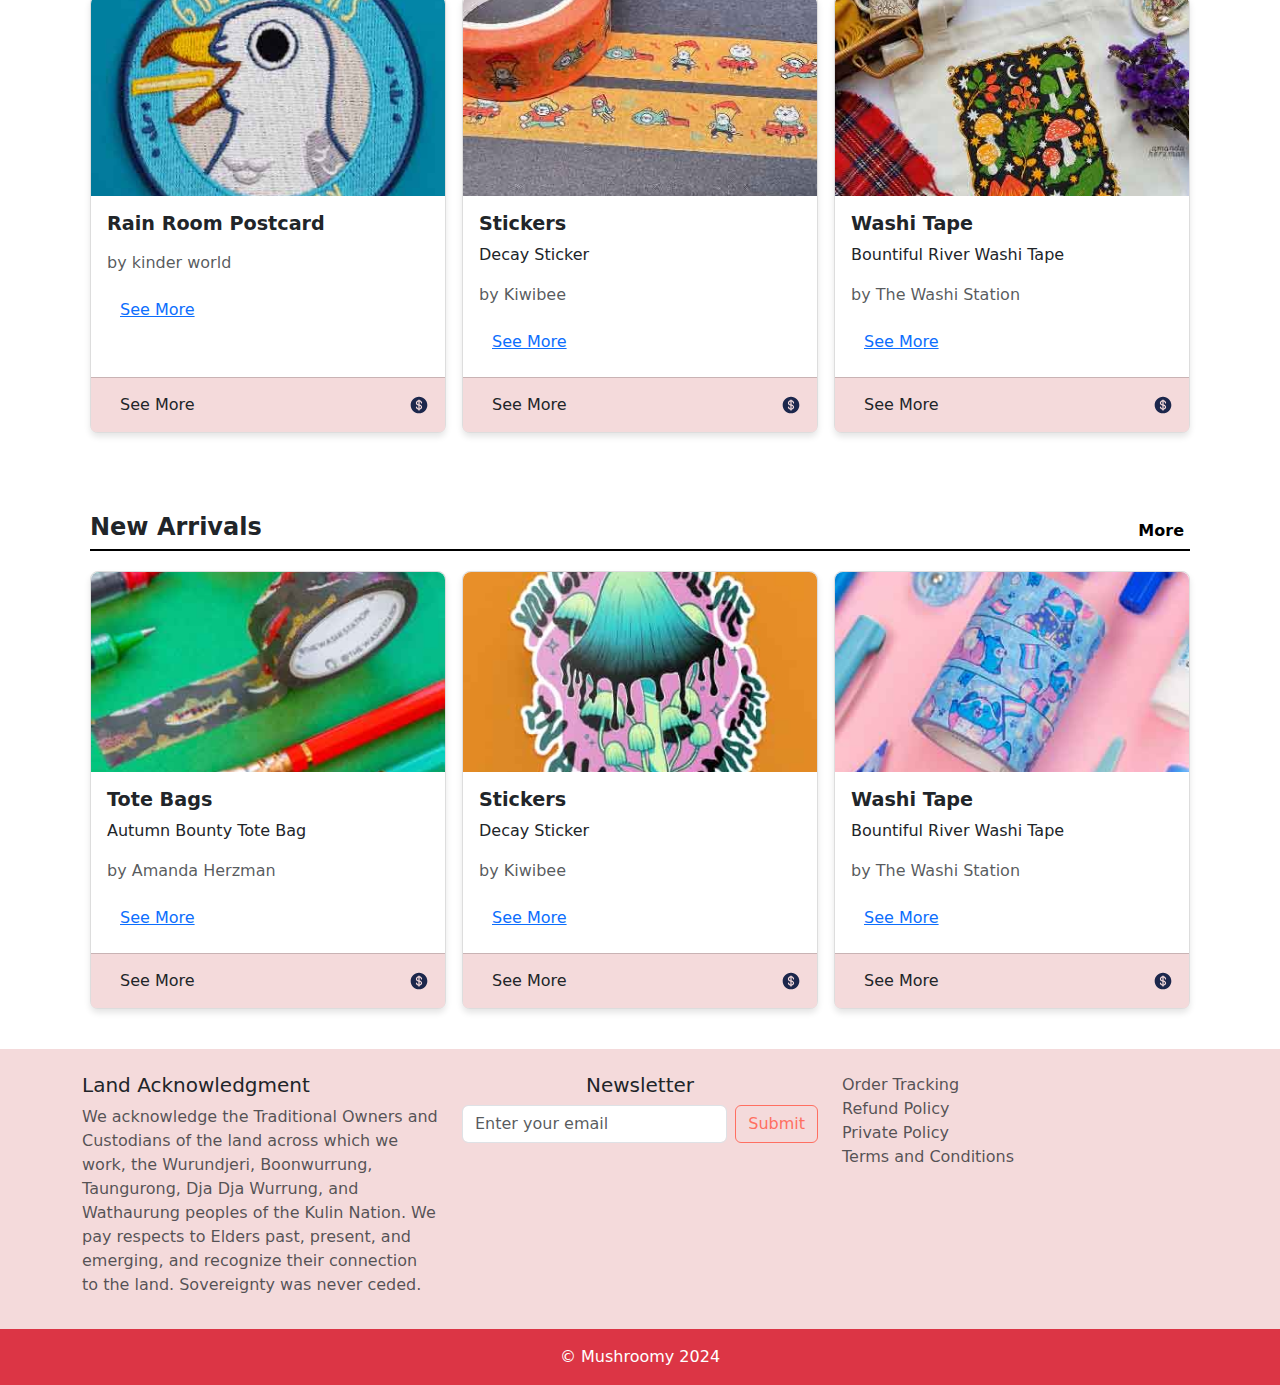
==== commit d7adf85f: "html updated" ====
--- a/index.html
+++ b/index.html
@@ -121,6 +121,9 @@
 
         </header>
         <main>
+          <body>
+            
+          
             <section id="hero">
                 <div class="container-lg pt-5"> 
                   <div class="row d-flex justify-content-center text-center pt-5">
@@ -153,11 +156,12 @@
           <h5 class="card-title">Tote Bags</h5>
           <p class="card-text">Autumn Bounty Tote Bag</p>
           <p class="text-muted">by Amanda Herzman</p>
-          <a href="#" class="btn btn-link">See More</a>
-        </div>
-        <div class="card-footer">
-          <span>$</span>
-          <i class="bi bi-currency-dollar price-icon"></i>
+          
+        </div>
+        <div class="card-footer d-flex justify-content-between align-items-center">
+          <a href="#" class="btn">See More</a>
+          <img src="Images/dollar-svgrepo-com.svg" alt="Dollar Icon" class="svg-icon">
+          
         </div>
       </div>
     </div>
@@ -172,9 +176,10 @@
           <p class="text-muted">by Kiwibee</p>
           <a href="#" class="btn btn-link">See More</a>
         </div>
-        <div class="card-footer">
-          <span>$</span>
-          <i class="bi bi-currency-dollar price-icon"></i>
+        <div class="card-footer d-flex justify-content-between align-items-center">
+          <a href="#" class="btn">See More</a>
+          <img src="Images/dollar-svgrepo-com.svg" alt="Dollar Icon" class="svg-icon">
+          
         </div>
       </div>
     </div>
@@ -189,17 +194,18 @@
           <p class="text-muted">by The Washi Station</p>
           <a href="#" class="btn btn-link">See More</a>
         </div>
-        <div class="card-footer">
-          <span>$</span>
-          <i class="bi bi-currency-dollar price-icon"></i>
+        <div class="card-footer d-flex justify-content-between align-items-center">
+          <a href="#" class="btn">See More</a>
+          <img src="Images/dollar-svgrepo-com.svg" alt="Dollar Icon" class="svg-icon">
+          
         </div>
       </div>
     </div>
   </div>
 </div>
-          <!-- Catalog Section -->
+          
           <div class="container catalog-section">
-            <!-- Section Header -->
+            
             <div class="catalog-heading">
               <h2>Featured Creators </h2>
               <button>
@@ -207,9 +213,9 @@
               </button>
             </div>
           
-            <!-- Card Grid -->
+           
             <div class="row g-3">
-              <!-- Card 1 -->
+             
               <div class="col-md-4">
                 <div class="card">
                   <img src="Images/product-1.jpg" class="card-img-top" alt="Tote Bags">
@@ -219,14 +225,15 @@
                     <p class="text-muted">by kinder world</p>
                     <a href="#" class="btn btn-link">See More</a>
                   </div>
-                  <div class="card-footer">
-                    <span>$</span>
-                    <i class="bi bi-currency-dollar price-icon"></i>
+                  <div class="card-footer d-flex justify-content-between align-items-center">
+                    <a href="#" class="btn">See More</a>
+                    <img src="Images/dollar-svgrepo-com.svg" alt="Dollar Icon" class="svg-icon">
+                    
                   </div>
                 </div>
               </div>
           
-              <!-- Card 2 -->
+              
               <div class="col-md-4">
                 <div class="card">
                   <img src="Images/homepace-product-4.jpg" class="card-img-top" alt="Stickers">
@@ -236,14 +243,15 @@
                     <p class="text-muted">by Kiwibee</p>
                     <a href="#" class="btn btn-link">See More</a>
                   </div>
-                  <div class="card-footer">
-                    <span>$</span>
-                    <i class="bi bi-currency-dollar price-icon"></i>
+                  <div class="card-footer d-flex justify-content-between align-items-center">
+                    <a href="#" class="btn">See More</a>
+                    <img src="Images/dollar-svgrepo-com.svg" alt="Dollar Icon" class="svg-icon">
+                    
                   </div>
                 </div>
               </div>
           
-              <!-- Card 3 -->
+              
               <div class="col-md-4">
                 <div class="card">
                   <img src="Images/homepage-product-5.jpg" class="card-img-top" alt="Washi Tape">
@@ -253,18 +261,19 @@
                     <p class="text-muted">by The Washi Station</p>
                     <a href="#" class="btn btn-link">See More</a>
                   </div>
-                  <div class="card-footer">
-                    <span>$</span>
-                    <i class="bi bi-currency-dollar price-icon"></i>
+                  <div class="card-footer d-flex justify-content-between align-items-center">
+                    <a href="#" class="btn">See More</a>
+                    <img src="Images/dollar-svgrepo-com.svg" alt="Dollar Icon" class="svg-icon">
+                    
                   </div>
                 </div>
               </div>
             </div>
           </div>
           
-                    <!-- Catalog Section -->
+                  
 <div class="container catalog-section">
-  <!-- Section Header -->
+ 
   <div class="catalog-heading">
     <h2>New Arrivals</h2>
     <button>
@@ -272,9 +281,9 @@
     </button>
   </div>
 
-  <!-- Card Grid -->
+  
   <div class="row g-3">
-    <!-- Card 1 -->
+   
     <div class="col-md-4">
       <div class="card">
         <img src="Images/homepage-product-1.jpg" class="card-img-top" alt="Tote Bags">
@@ -284,14 +293,15 @@
           <p class="text-muted">by Amanda Herzman</p>
           <a href="#" class="btn btn-link">See More</a>
         </div>
-        <div class="card-footer">
-          <span>$</span>
-          <i class="bi bi-currency-dollar price-icon"></i>
-        </div>
-      </div>
-    </div>
-
-    <!-- Card 2 -->
+        <div class="card-footer d-flex justify-content-between align-items-center">
+          <a href="#" class="btn">See More</a>
+          <img src="Images/dollar-svgrepo-com.svg" alt="Dollar Icon" class="svg-icon">
+          
+        </div>
+      </div>
+    </div>
+
+    
     <div class="col-md-4">
       <div class="card">
         <img src="Images/homepace-product-2.jpg" class="card-img-top" alt="Stickers">
@@ -301,14 +311,15 @@
           <p class="text-muted">by Kiwibee</p>
           <a href="#" class="btn btn-link">See More</a>
         </div>
-        <div class="card-footer">
-          <span>$</span>
-          <i class="bi bi-currency-dollar price-icon"></i>
-        </div>
-      </div>
-    </div>
-
-    <!-- Card 3 -->
+        <div class="card-footer d-flex justify-content-between align-items-center">
+          <a href="#" class="btn">See More</a>
+          <img src="Images/dollar-svgrepo-com.svg" alt="Dollar Icon" class="svg-icon">
+          
+        </div>
+      </div>
+    </div>
+
+    
     <div class="col-md-4">
       <div class="card">
         <img src="Images/homepace-product-3.jpg" class="card-img-top" alt="Washi Tape">
@@ -318,9 +329,10 @@
           <p class="text-muted">by The Washi Station</p>
           <a href="#" class="btn btn-link">See More</a>
         </div>
-        <div class="card-footer">
-          <span>$</span>
-          <i class="bi bi-currency-dollar price-icon"></i>
+        <div class="card-footer d-flex justify-content-between align-items-center">
+          <a href="#" class="btn">See More</a>
+          <img src="Images/dollar-svgrepo-com.svg" alt="Dollar Icon" class="svg-icon">
+          
         </div>
       </div>
     </div>
@@ -332,9 +344,9 @@
 
 
 
-
-        </main>
-        <!-- Footer -->
+  </body>
+</main>
+       
 <footer class="pt-4">
   <div class="container">
     <div class="row">
--- a/css/main.css
+++ b/css/main.css
@@ -135,6 +135,7 @@
   }
 
   .card-footer {
+    background-color:#F4DADB;
     display: flex;
     justify-content: space-between;
     align-items: center;
@@ -182,6 +183,82 @@
     background-color: #000000;
     border-color: #000000;
   }
+
+  .svg-icon {
+    width: 20px; /* Adjust width */
+    height: 20px; /* Maintain proportions */
+    margin-left: auto; /* Push it to the far right */
+  }
+  .section {
+      padding: 40px 20px;
+      background-color: #fff8ef;
+    }
+    .section:nth-child(even) {
+      background-color: #faf4e8;
+    }
+    .image-container {
+      text-align: center;
+    }
+    .image-container img {
+      max-width: 100%;
+      height: auto;
+    }
+    .text-container {
+      padding-top: 20px;
+    }
+    .text-container h3 {
+      font-weight: bold;
+    }
+    .text-container p {
+      margin-bottom: 10px;
+    }
+    .bannercat {
+      background-image: url('../Images/banner-artist-page.jpg'); /* Replace with the actual image URL */
+      background-size: cover;
+      background-position: center;
+      height: 600px;
+      color: #ffffff;
+      text-shadow: 0 2px 4px rgba(0, 0, 0, 0.8);
+      border-bottom: 3px solid #f77f7f; 
+    }
+    
+    .bannercat .btn-dark {
+      background-color: #1a1a2e;
+      border-color: #1a1a2e;
+    }
+    
+    .bannercat .btn-dark:hover {
+      background-color: #000000;
+      border-color: #000000;
+    }
+
+
+
+
+    .card-img-top {
+      height: 200px; /* Set desired fixed height for images */
+      object-fit: cover; /* Ensures the image scales and crops properly */
+    }
+    .card-header {
+      background-color: #f5e7f0;
+      color: #6d6875;
+      font-weight: bold;
+      text-align: center;
+      border-bottom: none;
+    }
+    .card {
+      height: 100%;
+      
+      box-shadow: 0 4px 6px rgba(0, 0, 0, 0.1);
+    }
+    .card-title {
+      font-weight: bold;
+      font-size: 1.2rem;
+    }
+    .card-price {
+      font-weight: bold;
+      color: #6d6875;
+    }
   
   /* .custom-bg {
     background: linear-gradient(to bottom, #fffce8, #fef7e1); 
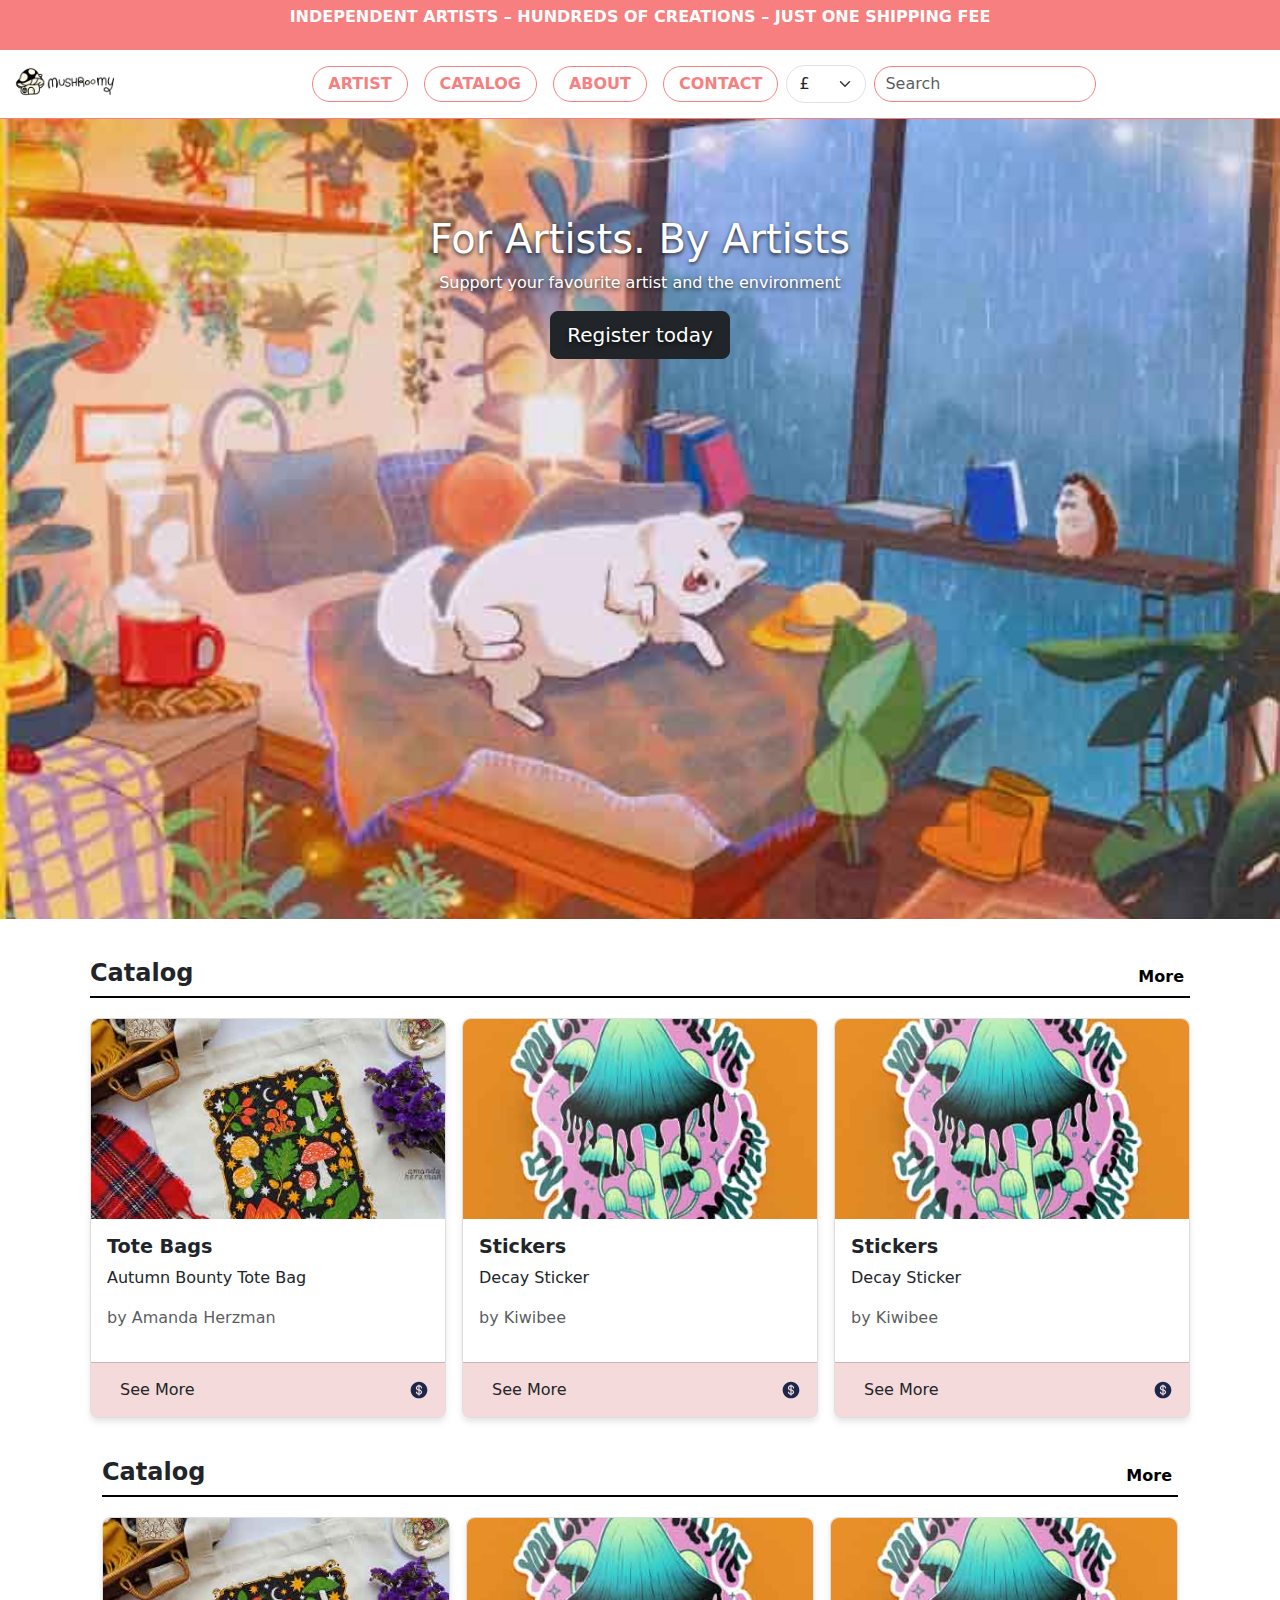
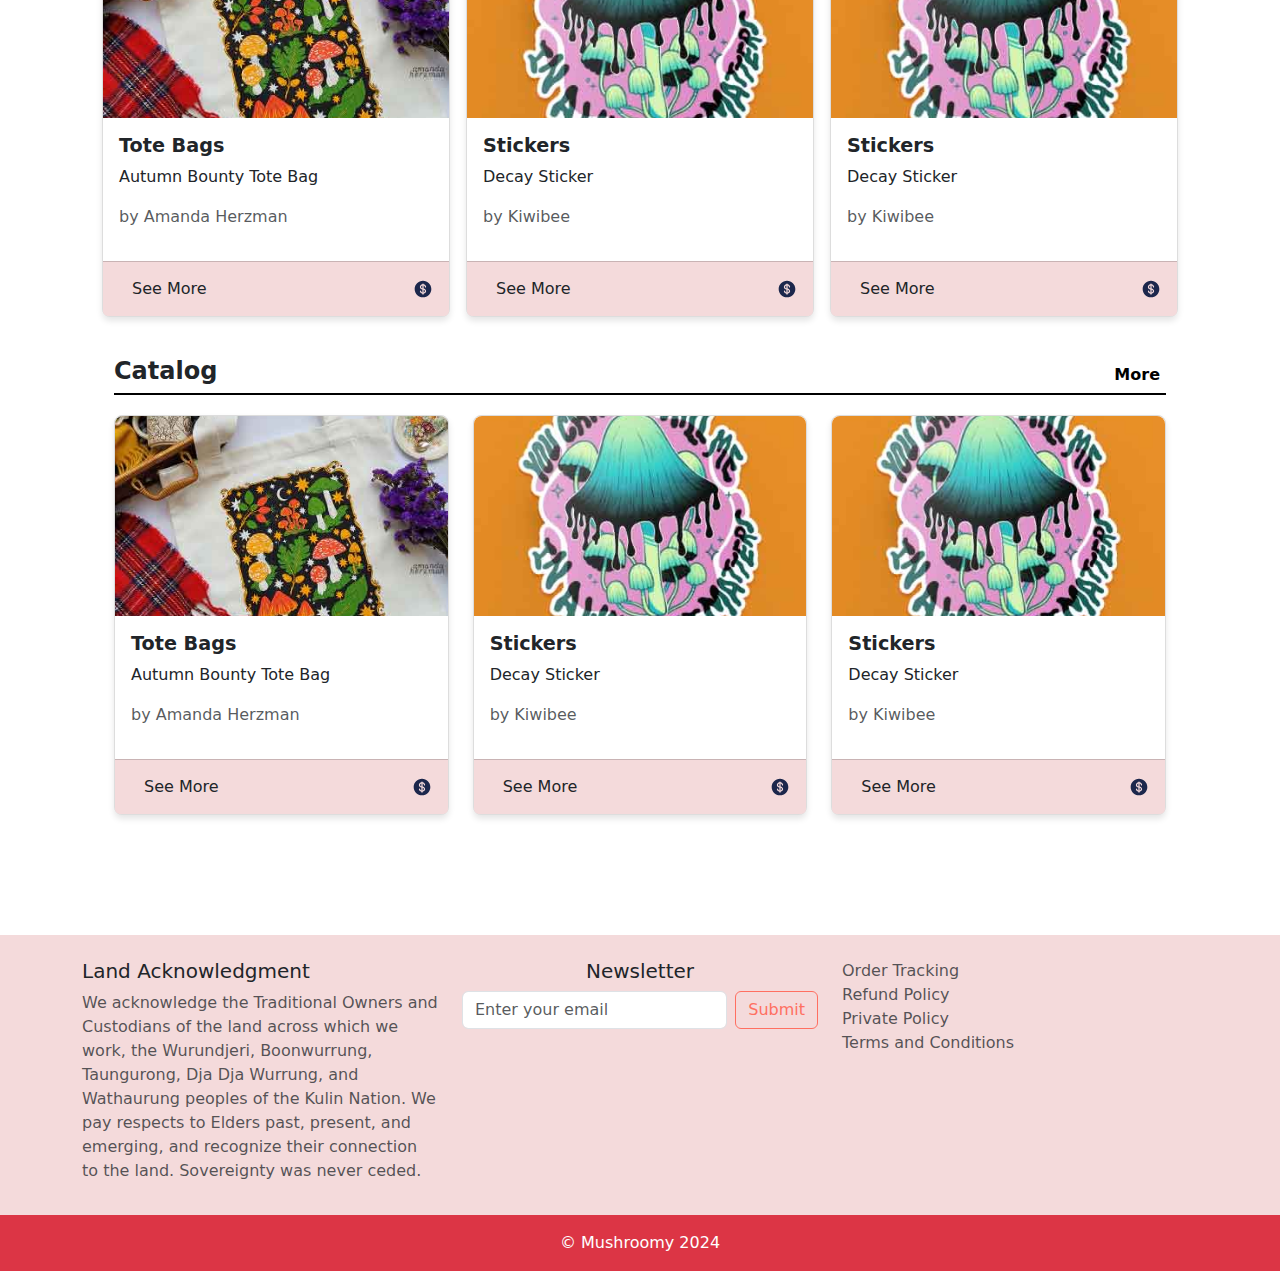
==== commit 19e9d3ce: "html update" ====
--- a/index.html
+++ b/index.html
@@ -1,398 +1,307 @@
 <!DOCTYPE html>
 <html lang="en">
-    <head>
-        <meta charset="UTF-8">
-        <meta name="viewport" content="width=device-width, initial-scale=1.0">
-        <title>Document</title>
-
-        <link href="https://cdn.jsdelivr.net/npm/bootstrap@5.3.3/dist/css/bootstrap.min.css" rel="stylesheet" integrity="sha384-QWTKZyjpPEjISv5WaRU9OFeRpok6YctnYmDr5pNlyT2bRjXh0JMhjY6hW+ALEwIH" crossorigin="anonymous">
-        <link rel="stylesheet" href="css/main.css">
-    </head>
-    <body> 
-        <header>
-
-
-          <!-- <div class="banner text-center">🚨
-             INDEPENDENT ARTIST-HUNDREDS OF CREATIONS-JUST ONE SHIPPING FEE
-          </div>
-            <nav class="navbar navbar-expand-lg bg-body-tertiary" data-bs-theme="dark">
-                <div class="container-fluid">
-                 <a class="navbar-brand me-auto" href="index.html">
-                     <img src="Images/Logo.png" alt="Mushroom" width="60" height="24" class="d-inline-block align-text-top">
-                 
+
+<head>
+    <meta charset="UTF-8">
+    <meta name="viewport" content="width=device-width, initial-scale=1.0">
+    <title>Document</title>
+    <link href="https://cdn.jsdelivr.net/npm/bootstrap@5.3.3/dist/css/bootstrap.min.css" rel="stylesheet" integrity="sha384-QWTKZyjpPEjISv5WaRU9OFeRpok6YctnYmDr5pNlyT2bRjXh0JMhjY6hW+ALEwIH" crossorigin="anonymous">
+    <link rel="stylesheet" href="css/main.css">
+    <link rel="icon" type="image/x-icon" href="images/favicon.ico">
+    <link rel="stylesheet" href="https://cdnjs.cloudflare.com/ajax/libs/animate.css/4.1.1/animate.min.css" />
+</head>
+
+<body>
+    <header>
+        <!-- Banner -->
+        <div class="banner">
+            <p>INDEPENDENT ARTISTS – HUNDREDS OF CREATIONS – JUST ONE SHIPPING FEE</p>
+        </div>
+
+        <!-- Navbar -->
+        <nav class="navbar navbar-expand-lg">
+            <div class="container-fluid">
+                <!-- Logo -->
+                <a class="navbar-brand" href="../index.html">
+                    <img src="Images/Logo.png" alt="Logo">
                 </a>
-            
-                <div class="collapse navbar-collapse" id="navbarTogglerDemo02">
-      
-             
-                <ul class="navbar-nav justify-content-center flex-grow-1 pe-3" >
-                
-                    <li class="nav-item">
-                     <a class="nav-link" aria-current="page" href="#">artist</a>
-                    </li>
-                
-                    <li class="nav-item">
-                        <a class="nav-link" href="catalog.html">catalog</a>
-                    </li>
-                
-                    <li class="nav-item">
-                      <a class="nav-link" href="">About</a>
-                    </li>
-                
-                    <li class="nav-item">
-                     <a class="nav-link" href="#">Contact</a>
-                    </li>
-                
-                
-                  
-              
-                </ul>
-              
-                </div>
-                <a href="a" class="book-button"> shop now</a>
-      
-                <button class="navbar-toggler" type="button" data-bs-toggle="collapse" data-bs-target="#navbarTogglerDemo02" aria-controls="navbarTogglerDemo02" aria-expanded="false" aria-label="Toggle navigation">
+
+                <!-- Navbar Toggler for Mobile -->
+                <button class="navbar-toggler" type="button" data-bs-toggle="collapse" data-bs-target="#navbarNav" aria-controls="navbarNav" aria-expanded="false" aria-label="Toggle navigation">
                     <span class="navbar-toggler-icon"></span>
                 </button>
-        
-                </div>
-      
-            </nav> -->
-
-  <!-- Banner -->
-  <div class="banner">
-    <p>INDEPENDENT ARTISTS – HUNDREDS OF CREATIONS – JUST ONE SHIPPING FEE</p>
-  </div>
-
-  <!-- Navbar -->
-  <nav class="navbar navbar-expand-lg">
-    <div class="container-fluid">
-      <!-- Logo -->
-      <a class="navbar-brand" href="../index.html">
-        <img src="Images/Logo.png" alt="Logo">
-        
-      </a>
-
-      <!-- Navbar Toggler for Mobile -->
-      <button class="navbar-toggler" type="button" data-bs-toggle="collapse" data-bs-target="#navbarNav" aria-controls="navbarNav" aria-expanded="false" aria-label="Toggle navigation">
-        <span class="navbar-toggler-icon"></span>
-      </button>
-
-      <!-- Navbar Content -->
-      <div class="collapse navbar-collapse justify-content-center" id="navbarNav">
-        <!-- Left Side: Menu Buttons -->
-        <ul class="navbar-nav">
-          <li class="nav-item p-2">
-            <a href="#" class="btn">ARTIST</a>
-          </li>
-          <li class="nav-item p-2">
-            <a href="pages/catalog.html" class="btn">CATALOG</a>
-          </li>
-          <li class="nav-item p-2">
-            <a href="pages/about.html" class="btn">ABOUT</a>
-          </li>
-          <li class="nav-item p-2">
-            <a href="contact.html" class="btn">CONTACT</a>
-          </li>
-        </ul>
-        
-        
-      <div class="d-flex align-items-center">
-        <!-- Currency Selector -->
-        <select class="form-select me-2 rounded-pill" style="width: 80px;">
-          <option value="£">£</option>
-          <option value="$">$</option>
-          <option value="€">€</option>
-        </select>
-
-
-
-
-
-        <form class="d-flex align-items-right">
-          <input class="form-control me-2 search-bar" type="search" placeholder="Search" aria-label="Search">
+
+                <!-- Navbar Content -->
+                <div class="collapse navbar-collapse justify-content-center" id="navbarNav">
+                    <!-- Left Side: Menu Buttons -->
+                    <ul class="navbar-nav">
+                        <li class="nav-item p-2">
+                            <a href="#" class="btn">ARTIST</a>
+                        </li>
+                        <li class="nav-item p-2">
+                            <a href="pages/catalog.html" class="btn">CATALOG</a>
+                        </li>
+                        <li class="nav-item p-2">
+                            <a href="pages/about.html" class="btn">ABOUT</a>
+                        </li>
+                        <li class="nav-item p-2">
+                            <a href="contact.html" class="btn">CONTACT</a>
+                        </li>
+                    </ul>
+
+                    <!-- Right Side: Search & Currency -->
+                    <div class="d-flex align-items-center">
+                        <select class="form-select me-2 rounded-pill" style="width: 80px;">
+                            <option value="£">£</option>
+                            <option value="$">$</option>
+                            <option value="€">€</option>
+                        </select>
+                        <form class="d-flex align-items-right">
+                            <input class="form-control me-2 search-bar" type="search" placeholder="Search" aria-label="Search">
+                        </form>
+                    </div>
+                </div>
+            </div>
+        </nav>
+    </header>
+
+    <main>
+        <!-- Hero Section -->
+        <section id="hero">
+            <div class="container-lg pt-5">
+                <div class="row d-flex justify-content-center text-center pt-5">
+                    <div class="col-lg-6">
+                        <h1 class="animate__animated animate__fadeInLeft">For Artists. By Artists</h1>
+                        <p class="animate__animated animate__bounce">Support your favourite artist and the environment</p>
+                        <a href="" class="btn btn-dark btn-lg">Register today</a>
+                    </div>
+                </div>
+            </div>
+        </section>
+
+        <!-- Catalog Section -->
+        <div class="container catalog-section">
+            <div class="catalog-heading">
+                <h2>Catalog</h2>
+                <button>More <i class="bi bi-chevron-down"></i></button>
+            </div>
+            <div class="row g-3">
+                <div class="col-md-4">
+                    <div class="card">
+                        <img src="Images/homepage-product-5.jpg" class="card-img-top" alt="Tote Bags">
+                        <div class="card-body">
+                            <h5 class="card-title">Tote Bags</h5>
+                            <p class="card-text">Autumn Bounty Tote Bag</p>
+                            <p class="text-muted">by Amanda Herzman</p>
+                        </div>
+                        <div class="card-footer d-flex justify-content-between align-items-center">
+                            <a href="#" class="btn">See More</a>
+                            <img src="Images/dollar-svgrepo-com.svg" alt="Dollar Icon" class="svg-icon">
+                        </div>
+                    </div>
+                </div>
+                <!-- Repeat similar blocks for other cards -->
+                <div class="col-md-4">
+                  <div class="card">
+                      <img src="Images/homepace-product-2.jpg" class="card-img-top" alt="Stickers">
+                      <div class="card-body">
+                          <h5 class="card-title">Stickers</h5>
+                          <p class="card-text">Decay Sticker</p>
+                          <p class="text-muted">by Kiwibee</p>
+                      </div>
+                      <div class="card-footer d-flex justify-content-between align-items-center">
+                          <a href="#" class="btn">See More</a>
+                          <img src="Images/dollar-svgrepo-com.svg" alt="Dollar Icon" class="svg-icon">
+                      </div>
+                  </div>
+              </div>
+              <div class="col-md-4">
+                <div class="card">
+                    <img src="Images/homepace-product-2.jpg" class="card-img-top" alt="Stickers">
+                    <div class="card-body">
+                        <h5 class="card-title">Stickers</h5>
+                        <p class="card-text">Decay Sticker</p>
+                        <p class="text-muted">by Kiwibee</p>
+                    </div>
+                    <div class="card-footer d-flex justify-content-between align-items-center">
+                        <a href="#" class="btn">See More</a>
+                        <img src="Images/dollar-svgrepo-com.svg" alt="Dollar Icon" class="svg-icon">
+                    </div>
+                </div>
+            </div>
+           <!-- Catalog Section -->
+        <div class="container catalog-section">
+          <div class="catalog-heading">
+              <h2>Catalog</h2>
+              <button>More <i class="bi bi-chevron-down"></i></button>
+          </div>
+          <div class="row g-3">
+              <div class="col-md-4">
+                  <div class="card">
+                      <img src="Images/homepage-product-5.jpg" class="card-img-top" alt="Tote Bags">
+                      <div class="card-body">
+                          <h5 class="card-title">Tote Bags</h5>
+                          <p class="card-text">Autumn Bounty Tote Bag</p>
+                          <p class="text-muted">by Amanda Herzman</p>
+                      </div>
+                      <div class="card-footer d-flex justify-content-between align-items-center">
+                          <a href="#" class="btn">See More</a>
+                          <img src="Images/dollar-svgrepo-com.svg" alt="Dollar Icon" class="svg-icon">
+                      </div>
+                  </div>
+              </div>
+              <!-- Repeat similar blocks for other cards -->
+              <div class="col-md-4">
+                <div class="card">
+                    <img src="Images/homepace-product-2.jpg" class="card-img-top" alt="Stickers">
+                    <div class="card-body">
+                        <h5 class="card-title">Stickers</h5>
+                        <p class="card-text">Decay Sticker</p>
+                        <p class="text-muted">by Kiwibee</p>
+                    </div>
+                    <div class="card-footer d-flex justify-content-between align-items-center">
+                        <a href="#" class="btn">See More</a>
+                        <img src="Images/dollar-svgrepo-com.svg" alt="Dollar Icon" class="svg-icon">
+                    </div>
+                </div>
+            </div>
+            <div class="col-md-4">
+              <div class="card">
+                  <img src="Images/homepace-product-2.jpg" class="card-img-top" alt="Stickers">
+                  <div class="card-body">
+                      <h5 class="card-title">Stickers</h5>
+                      <p class="card-text">Decay Sticker</p>
+                      <p class="text-muted">by Kiwibee</p>
+                  </div>
+                  <div class="card-footer d-flex justify-content-between align-items-center">
+                      <a href="#" class="btn">See More</a>
+                      <img src="Images/dollar-svgrepo-com.svg" alt="Dollar Icon" class="svg-icon">
+                  </div>
+              </div>
+          </div>
+          <!-- Catalog Section -->
+        <div class="container container catalog-section">
+            <div class="catalog-heading">
+                <h2>Catalog</h2>
+                <button>More <i class="bi bi-chevron-down"></i></button>
+            </div>
+            <div class="row g-4">
+                <div class="col-md-4">
+                    <div class="card">
+                        <img src="Images/homepage-product-5.jpg" class="card-img-top" alt="Tote Bags">
+                        <div class="card-body">
+                            <h5 class="card-title">Tote Bags</h5>
+                            <p class="card-text">Autumn Bounty Tote Bag</p>
+                            <p class="text-muted">by Amanda Herzman</p>
+                        </div>
+                        <div class="card-footer d-flex justify-content-between align-items-center">
+                            <a href="#" class="btn">See More</a>
+                            <img src="Images/dollar-svgrepo-com.svg" alt="Dollar Icon" class="svg-icon">
+                        </div>
+                    </div>
+                </div>
+                <!-- Repeat similar blocks for other cards -->
+                <div class="col-md-4">
+                  <div class="card">
+                      <img src="Images/homepace-product-2.jpg" class="card-img-top" alt="Stickers">
+                      <div class="card-body">
+                          <h5 class="card-title">Stickers</h5>
+                          <p class="card-text">Decay Sticker</p>
+                          <p class="text-muted">by Kiwibee</p>
+                      </div>
+                      <div class="card-footer d-flex justify-content-between align-items-center">
+                          <a href="#" class="btn">See More</a>
+                          <img src="Images/dollar-svgrepo-com.svg" alt="Dollar Icon" class="svg-icon">
+                      </div>
+                  </div>
+              </div>
+              <div class="col-md-4">
+                <div class="card">
+                    <img src="Images/homepace-product-2.jpg" class="card-img-top" alt="Stickers">
+                    <div class="card-body">
+                        <h5 class="card-title">Stickers</h5>
+                        <p class="card-text">Decay Sticker</p>
+                        <p class="text-muted">by Kiwibee</p>
+                    </div>
+                    <div class="card-footer d-flex justify-content-between align-items-center">
+                        <a href="#" class="btn">See More</a>
+                        <img src="Images/dollar-svgrepo-com.svg" alt="Dollar Icon" class="svg-icon">
+                    </div>
+                </div>
+            </div> 
+              
+            
+
+
+
+
+
+
+
+
+
+
+
+
+
+
+
+
+
+
+
+
+
+            </div>
+        </div>
+
+        <!-- Additional sections here (Featured Creators, New Arrivals) -->
+    </main>
+
+    <footer class="pt-4">
+      <div class="container">
+        <div class="row">
+         
+          <div class="col-md-4">
+            <h5 class="text-dark">Land Acknowledgment</h5>
+            <p class="text-muted">
+              We acknowledge the Traditional Owners and Custodians of the land across which we work, the Wurundjeri, Boonwurrung, Taungurong, Dja Dja Wurrung, and Wathaurung peoples of the Kulin Nation. We pay respects to Elders past, present, and emerging, and recognize their connection to the land. Sovereignty was never ceded.
+            </p>
+          </div>
+    
           
-        </form>
-      </div>
-    </div>
-  </nav>
-
-
-
-        </header>
-        <main>
-          <body>
-            
+          <div class="col-md-4 text-center">
+            <h5 class="text-dark">Newsletter</h5>
+            <form class="d-flex justify-content-center mt-2">
+              <input type="email" class="form-control w-75" placeholder="Enter your email" required>
+              <button type="submit" class="btn btn-outline-danger ms-2">Submit</button>
+            </form>
+          </div>
+    
           
-            <section id="hero">
-                <div class="container-lg pt-5"> 
-                  <div class="row d-flex justify-content-center text-center pt-5">
-                    <div class="col-lg-6">
-                      <h1>For Artist. By Artist</h1>
-                      <p class="">Support your davourite artist and the enviroment</p>
-                      <a href="" class="btn btn-dark btn-lg">Register today</a>
-                    </div>
-                  </div>
-                </div> 
-              </section>
-                
-                <!-- Catalog Section -->
-<div class="container catalog-section">
-  <!-- Section Header -->
-  <div class="catalog-heading">
-    <h2>Catalog</h2>
-    <button>
-      More <i class="bi bi-chevron-down"></i> <!-- Bootstrap Icon -->
-    </button>
-  </div>
-
-  <!-- Card Grid -->
-  <div class="row g-3">
-    <!-- Card 1 -->
-    <div class="col-md-4">
-      <div class="card">
-        <img src="Images/homepage-product-1.jpg" class="card-img-top" alt="Tote Bags">
-        <div class="card-body">
-          <h5 class="card-title">Tote Bags</h5>
-          <p class="card-text">Autumn Bounty Tote Bag</p>
-          <p class="text-muted">by Amanda Herzman</p>
-          
-        </div>
-        <div class="card-footer d-flex justify-content-between align-items-center">
-          <a href="#" class="btn">See More</a>
-          <img src="Images/dollar-svgrepo-com.svg" alt="Dollar Icon" class="svg-icon">
-          
+          <div class="col-md-4">
+           
+            <ul class="list-unstyled">
+              <li><a href="#" class="text-muted text-decoration-none">Order Tracking</a></li>
+              <li><a href="#" class="text-muted text-decoration-none">Refund Policy</a></li>
+              <li><a href="#" class="text-muted text-decoration-none">Private Policy</a></li>
+              <li><a href="#" class="text-muted text-decoration-none">Terms and Conditions</a></li>
+            </ul>
+            <div class="mt-3">
+              <a href="#" class="text-muted me-3"><i class="bi bi-twitter"></i></a>
+              <a href="#" class="text-muted me-3"><i class="bi bi-facebook"></i></a>
+              <a href="#" class="text-muted"><i class="bi bi-instagram"></i></a>
+            </div>
+          </div>
         </div>
       </div>
-    </div>
-
-    <!-- Card 2 -->
-    <div class="col-md-4">
-      <div class="card">
-        <img src="Images/homepace-product-2.jpg" class="card-img-top" alt="Stickers">
-        <div class="card-body">
-          <h5 class="card-title">Stickers</h5>
-          <p class="card-text">Decay Sticker</p>
-          <p class="text-muted">by Kiwibee</p>
-          <a href="#" class="btn btn-link">See More</a>
-        </div>
-        <div class="card-footer d-flex justify-content-between align-items-center">
-          <a href="#" class="btn">See More</a>
-          <img src="Images/dollar-svgrepo-com.svg" alt="Dollar Icon" class="svg-icon">
-          
-        </div>
+    
+      
+      <div class="bg-danger text-center py-3 mt-3">
+        <span class="text-white">© Mushroomy 2024</span>
       </div>
-    </div>
-
-    <!-- Card 3 -->
-    <div class="col-md-4">
-      <div class="card">
-        <img src="Images/homepace-product-3.jpg" class="card-img-top" alt="Washi Tape">
-        <div class="card-body">
-          <h5 class="card-title">Washi Tape</h5>
-          <p class="card-text">Bountiful River Washi Tape</p>
-          <p class="text-muted">by The Washi Station</p>
-          <a href="#" class="btn btn-link">See More</a>
-        </div>
-        <div class="card-footer d-flex justify-content-between align-items-center">
-          <a href="#" class="btn">See More</a>
-          <img src="Images/dollar-svgrepo-com.svg" alt="Dollar Icon" class="svg-icon">
-          
-        </div>
-      </div>
-    </div>
-  </div>
-</div>
-          
-          <div class="container catalog-section">
-            
-            <div class="catalog-heading">
-              <h2>Featured Creators </h2>
-              <button>
-              
-              </button>
-            </div>
-          
-           
-            <div class="row g-3">
-             
-              <div class="col-md-4">
-                <div class="card">
-                  <img src="Images/product-1.jpg" class="card-img-top" alt="Tote Bags">
-                  <div class="card-body">
-                    <h5 class="card-title">Rain Room Postcard</h5>
-                    <p class="card-text"></p>
-                    <p class="text-muted">by kinder world</p>
-                    <a href="#" class="btn btn-link">See More</a>
-                  </div>
-                  <div class="card-footer d-flex justify-content-between align-items-center">
-                    <a href="#" class="btn">See More</a>
-                    <img src="Images/dollar-svgrepo-com.svg" alt="Dollar Icon" class="svg-icon">
-                    
-                  </div>
-                </div>
-              </div>
-          
-              
-              <div class="col-md-4">
-                <div class="card">
-                  <img src="Images/homepace-product-4.jpg" class="card-img-top" alt="Stickers">
-                  <div class="card-body">
-                    <h5 class="card-title">Stickers</h5>
-                    <p class="card-text">Decay Sticker</p>
-                    <p class="text-muted">by Kiwibee</p>
-                    <a href="#" class="btn btn-link">See More</a>
-                  </div>
-                  <div class="card-footer d-flex justify-content-between align-items-center">
-                    <a href="#" class="btn">See More</a>
-                    <img src="Images/dollar-svgrepo-com.svg" alt="Dollar Icon" class="svg-icon">
-                    
-                  </div>
-                </div>
-              </div>
-          
-              
-              <div class="col-md-4">
-                <div class="card">
-                  <img src="Images/homepage-product-5.jpg" class="card-img-top" alt="Washi Tape">
-                  <div class="card-body">
-                    <h5 class="card-title">Washi Tape</h5>
-                    <p class="card-text">Bountiful River Washi Tape</p>
-                    <p class="text-muted">by The Washi Station</p>
-                    <a href="#" class="btn btn-link">See More</a>
-                  </div>
-                  <div class="card-footer d-flex justify-content-between align-items-center">
-                    <a href="#" class="btn">See More</a>
-                    <img src="Images/dollar-svgrepo-com.svg" alt="Dollar Icon" class="svg-icon">
-                    
-                  </div>
-                </div>
-              </div>
-            </div>
-          </div>
-          
-                  
-<div class="container catalog-section">
- 
-  <div class="catalog-heading">
-    <h2>New Arrivals</h2>
-    <button>
-      More 
-    </button>
-  </div>
-
-  
-  <div class="row g-3">
-   
-    <div class="col-md-4">
-      <div class="card">
-        <img src="Images/homepage-product-1.jpg" class="card-img-top" alt="Tote Bags">
-        <div class="card-body">
-          <h5 class="card-title">Tote Bags</h5>
-          <p class="card-text">Autumn Bounty Tote Bag</p>
-          <p class="text-muted">by Amanda Herzman</p>
-          <a href="#" class="btn btn-link">See More</a>
-        </div>
-        <div class="card-footer d-flex justify-content-between align-items-center">
-          <a href="#" class="btn">See More</a>
-          <img src="Images/dollar-svgrepo-com.svg" alt="Dollar Icon" class="svg-icon">
-          
-        </div>
-      </div>
-    </div>
-
-    
-    <div class="col-md-4">
-      <div class="card">
-        <img src="Images/homepace-product-2.jpg" class="card-img-top" alt="Stickers">
-        <div class="card-body">
-          <h5 class="card-title">Stickers</h5>
-          <p class="card-text">Decay Sticker</p>
-          <p class="text-muted">by Kiwibee</p>
-          <a href="#" class="btn btn-link">See More</a>
-        </div>
-        <div class="card-footer d-flex justify-content-between align-items-center">
-          <a href="#" class="btn">See More</a>
-          <img src="Images/dollar-svgrepo-com.svg" alt="Dollar Icon" class="svg-icon">
-          
-        </div>
-      </div>
-    </div>
-
-    
-    <div class="col-md-4">
-      <div class="card">
-        <img src="Images/homepace-product-3.jpg" class="card-img-top" alt="Washi Tape">
-        <div class="card-body">
-          <h5 class="card-title">Washi Tape</h5>
-          <p class="card-text">Bountiful River Washi Tape</p>
-          <p class="text-muted">by The Washi Station</p>
-          <a href="#" class="btn btn-link">See More</a>
-        </div>
-        <div class="card-footer d-flex justify-content-between align-items-center">
-          <a href="#" class="btn">See More</a>
-          <img src="Images/dollar-svgrepo-com.svg" alt="Dollar Icon" class="svg-icon">
-          
-        </div>
-      </div>
-    </div>
-  </div>
-</div>
-
-
-          
-
-
-
-  </body>
-</main>
-       
-<footer class="pt-4">
-  <div class="container">
-    <div class="row">
-     
-      <div class="col-md-4">
-        <h5 class="text-dark">Land Acknowledgment</h5>
-        <p class="text-muted">
-          We acknowledge the Traditional Owners and Custodians of the land across which we work, the Wurundjeri, Boonwurrung, Taungurong, Dja Dja Wurrung, and Wathaurung peoples of the Kulin Nation. We pay respects to Elders past, present, and emerging, and recognize their connection to the land. Sovereignty was never ceded.
-        </p>
-      </div>
-
-      
-      <div class="col-md-4 text-center">
-        <h5 class="text-dark">Newsletter</h5>
-        <form class="d-flex justify-content-center mt-2">
-          <input type="email" class="form-control w-75" placeholder="Enter your email" required>
-          <button type="submit" class="btn btn-outline-danger ms-2">Submit</button>
-        </form>
-      </div>
-
-      
-      <div class="col-md-4">
-       
-        <ul class="list-unstyled">
-          <li><a href="#" class="text-muted text-decoration-none">Order Tracking</a></li>
-          <li><a href="#" class="text-muted text-decoration-none">Refund Policy</a></li>
-          <li><a href="#" class="text-muted text-decoration-none">Private Policy</a></li>
-          <li><a href="#" class="text-muted text-decoration-none">Terms and Conditions</a></li>
-        </ul>
-        <div class="mt-3">
-          <a href="#" class="text-muted me-3"><i class="bi bi-twitter"></i></a>
-          <a href="#" class="text-muted me-3"><i class="bi bi-facebook"></i></a>
-          <a href="#" class="text-muted"><i class="bi bi-instagram"></i></a>
-        </div>
-      </div>
-    </div>
-  </div>
-
-  
-  <div class="bg-danger text-center py-3 mt-3">
-    <span class="text-white">© Mushroomy 2024</span>
-  </div>
-</footer>
-
-
-        
-        <script src="https://cdn.jsdelivr.net/npm/bootstrap@5.3.3/dist/js/bootstrap.bundle.min.js" integrity="sha384-YvpcrYf0tY3lHB60NNkmXc5s9fDVZLESaAA55NDzOxhy9GkcIdslK1eN7N6jIeHz" crossorigin="anonymous"></script>
-    </body>
-</html>+    </footer>
+    <script src="https://cdn.jsdelivr.net/npm/bootstrap@5.3.3/dist/js/bootstrap.bundle.min.js" integrity="sha384-YvpcrYf0tY3lHB60NNkmXc5s9fDVZLESaAA55NDzOxhy9GkcIdslK1eN7N6jIeHz" crossorigin="anonymous"></script>
+</body>
+
+</html>
--- a/css/main.css
+++ b/css/main.css
@@ -222,15 +222,7 @@
       border-bottom: 3px solid #f77f7f; 
     }
     
-    .bannercat .btn-dark {
-      background-color: #1a1a2e;
-      border-color: #1a1a2e;
-    }
-    
-    .bannercat .btn-dark:hover {
-      background-color: #000000;
-      border-color: #000000;
-    }
+    
 
 
 
@@ -259,6 +251,19 @@
       font-weight: bold;
       color: #6d6875;
     }
+    .bannermiddle {
+      background-image: url('../Images/featured-artist-banner.jpg'); 
+      background-size: cover;
+      background-position: center;
+      height: 600px;
+      color: #ffffff;
+      text-shadow: 0 2px 4px rgba(0, 0, 0, 0.8);
+      border-bottom: 3px solid #f77f7f; 
+    }
+    
+    
+
+
   
   /* .custom-bg {
     background: linear-gradient(to bottom, #fffce8, #fef7e1); 
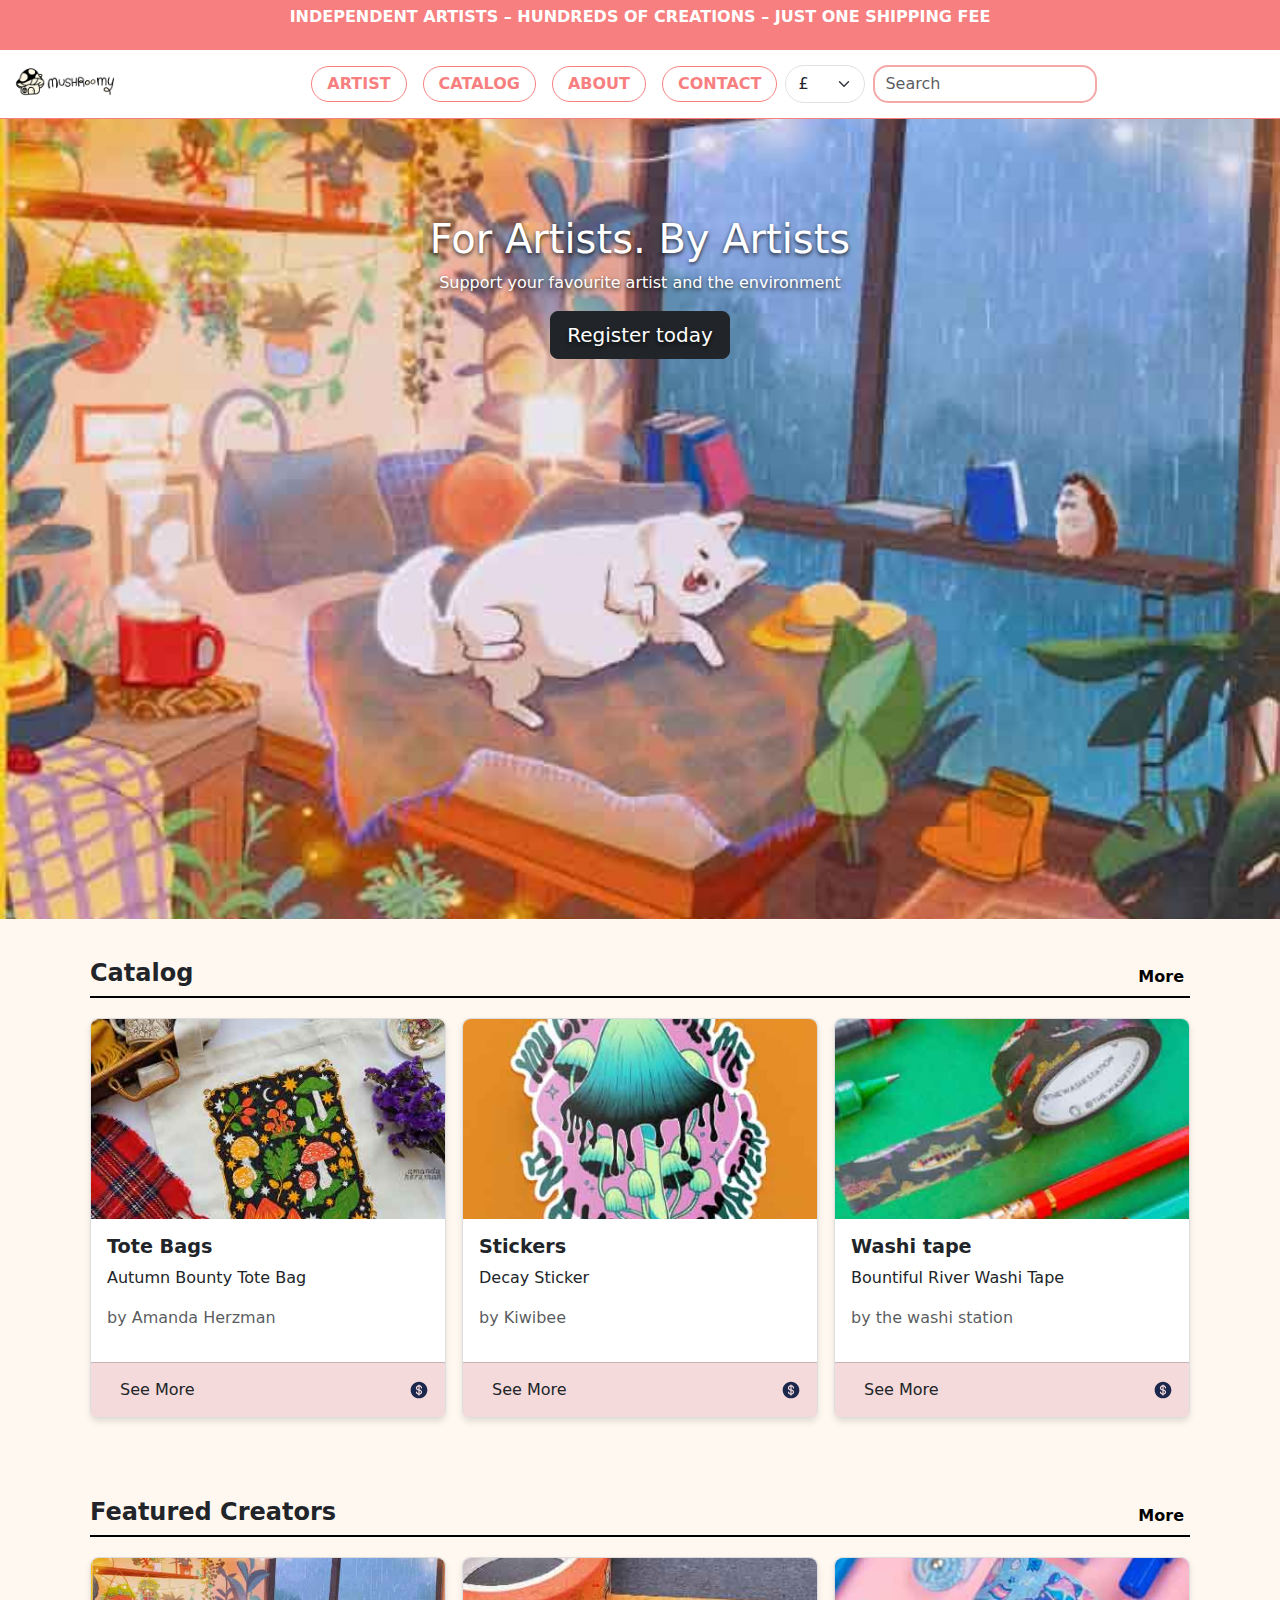
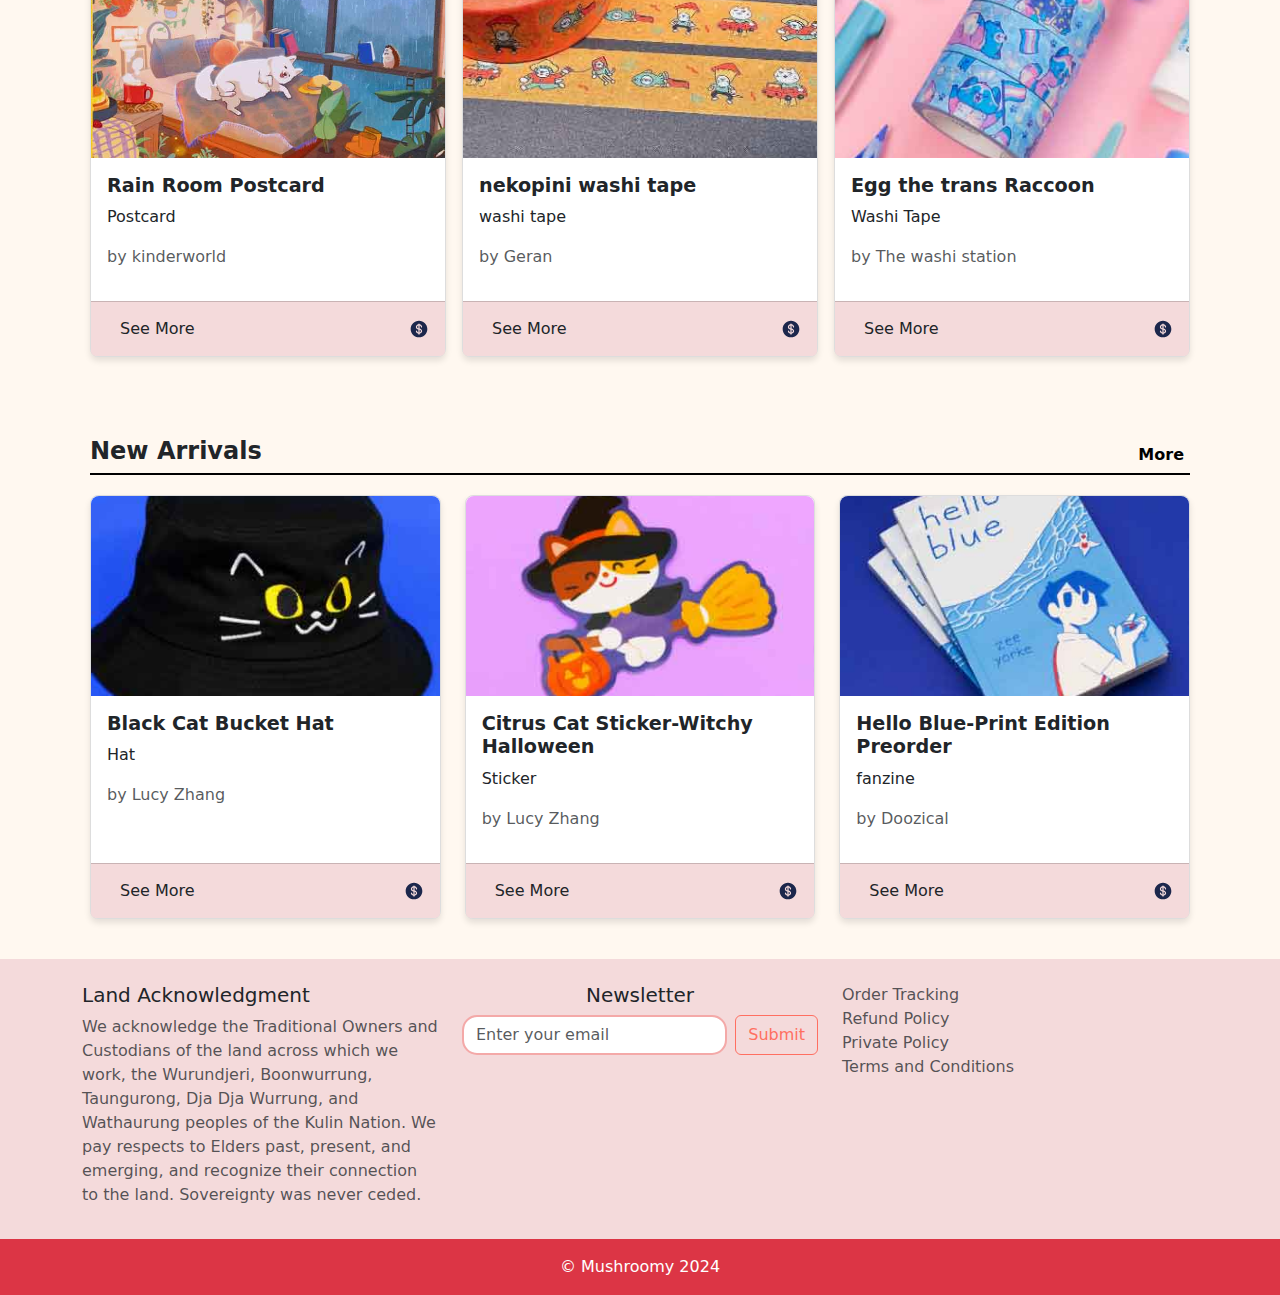
==== commit ea575845: "html fixed" ====
--- a/index.html
+++ b/index.html
@@ -78,7 +78,7 @@
                 </div>
             </div>
         </section>
-
+        <section>
         <!-- Catalog Section -->
         <div class="container catalog-section">
             <div class="catalog-heading">
@@ -100,7 +100,7 @@
                         </div>
                     </div>
                 </div>
-                <!-- Repeat similar blocks for other cards -->
+               
                 <div class="col-md-4">
                   <div class="card">
                       <img src="Images/homepace-product-2.jpg" class="card-img-top" alt="Stickers">
@@ -110,6 +110,7 @@
                           <p class="text-muted">by Kiwibee</p>
                       </div>
                       <div class="card-footer d-flex justify-content-between align-items-center">
+                          
                           <a href="#" class="btn">See More</a>
                           <img src="Images/dollar-svgrepo-com.svg" alt="Dollar Icon" class="svg-icon">
                       </div>
@@ -117,11 +118,11 @@
               </div>
               <div class="col-md-4">
                 <div class="card">
-                    <img src="Images/homepace-product-2.jpg" class="card-img-top" alt="Stickers">
+                    <img src="Images/homepage-product-1.jpg" class="card-img-top" alt="Stickers">
                     <div class="card-body">
-                        <h5 class="card-title">Stickers</h5>
-                        <p class="card-text">Decay Sticker</p>
-                        <p class="text-muted">by Kiwibee</p>
+                        <h5 class="card-title">Washi tape</h5>
+                        <p class="card-text">Bountiful River Washi Tape</p>
+                        <p class="text-muted">by the washi station </p>
                     </div>
                     <div class="card-footer d-flex justify-content-between align-items-center">
                         <a href="#" class="btn">See More</a>
@@ -129,20 +130,24 @@
                     </div>
                 </div>
             </div>
-           <!-- Catalog Section -->
+
+          </section>
+           <!-- Featured -->
+
+      <section>
         <div class="container catalog-section">
           <div class="catalog-heading">
-              <h2>Catalog</h2>
+              <h2>Featured Creators</h2>
               <button>More <i class="bi bi-chevron-down"></i></button>
           </div>
           <div class="row g-3">
               <div class="col-md-4">
                   <div class="card">
-                      <img src="Images/homepage-product-5.jpg" class="card-img-top" alt="Tote Bags">
+                      <img src="Images/homepage-herobanner.jpg" class="card-img-top" alt="Tote Bags">
                       <div class="card-body">
-                          <h5 class="card-title">Tote Bags</h5>
-                          <p class="card-text">Autumn Bounty Tote Bag</p>
-                          <p class="text-muted">by Amanda Herzman</p>
+                          <h5 class="card-title">Rain Room Postcard</h5>
+                          <p class="card-text">Postcard</p>
+                          <p class="text-muted">by kinderworld</p>
                       </div>
                       <div class="card-footer d-flex justify-content-between align-items-center">
                           <a href="#" class="btn">See More</a>
@@ -150,14 +155,14 @@
                       </div>
                   </div>
               </div>
-              <!-- Repeat similar blocks for other cards -->
+              
               <div class="col-md-4">
                 <div class="card">
-                    <img src="Images/homepace-product-2.jpg" class="card-img-top" alt="Stickers">
+                    <img src="Images/homepace-product-4.jpg" class="card-img-top" alt="Stickers">
                     <div class="card-body">
-                        <h5 class="card-title">Stickers</h5>
-                        <p class="card-text">Decay Sticker</p>
-                        <p class="text-muted">by Kiwibee</p>
+                        <h5 class="card-title">nekopini washi tape</h5>
+                        <p class="card-text">washi tape</p>
+                        <p class="text-muted">by Geran</p>
                     </div>
                     <div class="card-footer d-flex justify-content-between align-items-center">
                         <a href="#" class="btn">See More</a>
@@ -167,11 +172,11 @@
             </div>
             <div class="col-md-4">
               <div class="card">
-                  <img src="Images/homepace-product-2.jpg" class="card-img-top" alt="Stickers">
+                  <img src="Images/homepace-product-3.jpg" class="card-img-top" alt="Stickers">
                   <div class="card-body">
-                      <h5 class="card-title">Stickers</h5>
-                      <p class="card-text">Decay Sticker</p>
-                      <p class="text-muted">by Kiwibee</p>
+                      <h5 class="card-title">Egg the trans Raccoon</h5>
+                      <p class="card-text">Washi Tape</p>
+                      <p class="text-muted">by The washi station</p>
                   </div>
                   <div class="card-footer d-flex justify-content-between align-items-center">
                       <a href="#" class="btn">See More</a>
@@ -179,20 +184,22 @@
                   </div>
               </div>
           </div>
-          <!-- Catalog Section -->
+        </section>
+          <!-- new arrivals -->
+      <section>
         <div class="container container catalog-section">
             <div class="catalog-heading">
-                <h2>Catalog</h2>
+                <h2>New Arrivals</h2>
                 <button>More <i class="bi bi-chevron-down"></i></button>
             </div>
-            <div class="row g-4">
+            <div class="row g-">
                 <div class="col-md-4">
                     <div class="card">
-                        <img src="Images/homepage-product-5.jpg" class="card-img-top" alt="Tote Bags">
+                        <img src="Images/homepage-product-6.jpg" class="card-img-top" alt="Tote Bags">
                         <div class="card-body">
-                            <h5 class="card-title">Tote Bags</h5>
-                            <p class="card-text">Autumn Bounty Tote Bag</p>
-                            <p class="text-muted">by Amanda Herzman</p>
+                            <h5 class="card-title">Black Cat Bucket Hat</h5>
+                            <p class="card-text">Hat</p>
+                            <p class="text-muted">by Lucy Zhang</p>
                         </div>
                         <div class="card-footer d-flex justify-content-between align-items-center">
                             <a href="#" class="btn">See More</a>
@@ -200,14 +207,14 @@
                         </div>
                     </div>
                 </div>
-                <!-- Repeat similar blocks for other cards -->
+                
                 <div class="col-md-4">
                   <div class="card">
-                      <img src="Images/homepace-product-2.jpg" class="card-img-top" alt="Stickers">
+                      <img src="Images/homepage-product-7.jpg" class="card-img-top" alt="Stickers">
                       <div class="card-body">
-                          <h5 class="card-title">Stickers</h5>
-                          <p class="card-text">Decay Sticker</p>
-                          <p class="text-muted">by Kiwibee</p>
+                          <h5 class="card-title">Citrus Cat Sticker-Witchy Halloween</h5>
+                          <p class="card-text">Sticker</p>
+                          <p class="text-muted">by Lucy Zhang</p>
                       </div>
                       <div class="card-footer d-flex justify-content-between align-items-center">
                           <a href="#" class="btn">See More</a>
@@ -217,11 +224,11 @@
               </div>
               <div class="col-md-4">
                 <div class="card">
-                    <img src="Images/homepace-product-2.jpg" class="card-img-top" alt="Stickers">
+                    <img src="Images/Product-6.jpg" class="card-img-top" alt="Stickers">
                     <div class="card-body">
-                        <h5 class="card-title">Stickers</h5>
-                        <p class="card-text">Decay Sticker</p>
-                        <p class="text-muted">by Kiwibee</p>
+                        <h5 class="card-title">Hello Blue-Print Edition Preorder</h5>
+                        <p class="card-text">fanzine</p>
+                        <p class="text-muted">by Doozical</p>
                     </div>
                     <div class="card-footer d-flex justify-content-between align-items-center">
                         <a href="#" class="btn">See More</a>
@@ -229,7 +236,7 @@
                     </div>
                 </div>
             </div> 
-              
+          </section>    
             
 
 
--- a/css/main.css
+++ b/css/main.css
@@ -260,7 +260,32 @@
       text-shadow: 0 2px 4px rgba(0, 0, 0, 0.8);
       border-bottom: 3px solid #f77f7f; 
     }
-    
+    body {
+      background-color: #fff8f0;
+  }
+  .contact-container {
+      margin: 50px auto;
+      max-width: 800px;
+      /* border: 2px solid #f4a9a8; */
+      /* padding: 20px; */
+      border-radius: 10px;
+      background-color: #fff8f0;
+  }
+  .contact-image {
+      max-width: 100%;
+      border: 2px solid #f4a9a8;
+      border-radius: 10px;
+      padding: 10px;
+  }
+  .form-control,
+  .btn-secondary {
+      border: 2px solid #f4a9a8;
+      border-radius: 15px;
+  }
+  .btn-secondary {
+      background-color: #ffffff;
+      color: #f4a9a8;
+  }
     
 
 
